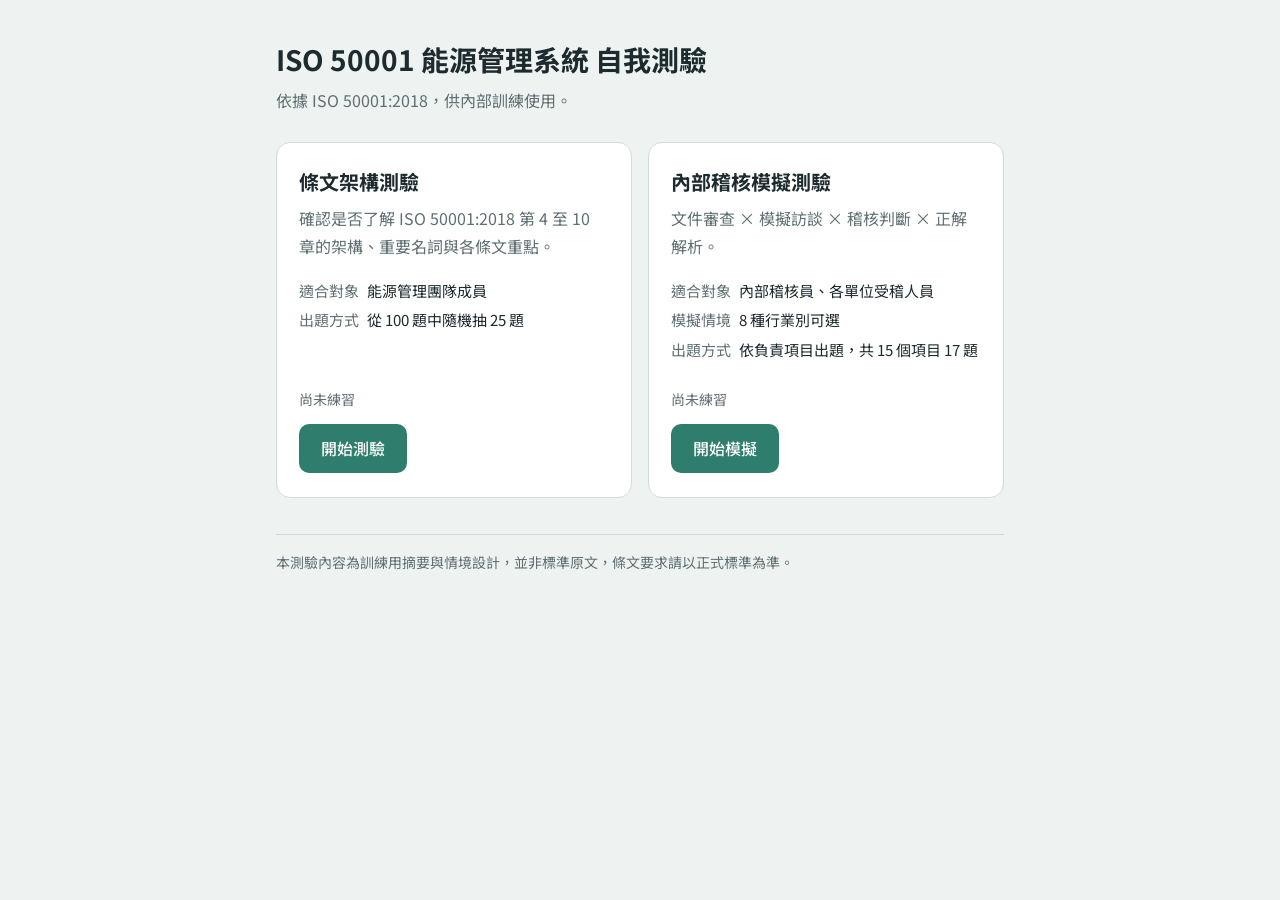
==== index (1).html @ 17de6368 "Add files via upload" ====
<!DOCTYPE html>
<html lang="zh-Hant">
<head>
<meta charset="UTF-8">
<meta name="viewport" content="width=device-width, initial-scale=1.0">
<title>ISO 50001 能源管理系統 自我測驗</title>
<link rel="preconnect" href="https://fonts.googleapis.com">
<link rel="preconnect" href="https://fonts.gstatic.com" crossorigin>
<link href="https://fonts.googleapis.com/css2?family=Noto+Sans+TC:wght@400;500;700&display=swap" rel="stylesheet">
<style>
:root {
  --bg: #eef2f1;
  --panel: #ffffff;
  --ink: #1d2a2e;
  --muted: #5f6f72;
  --line: #d3dcda;
  --accent: #2f7d6d;
  --accent-dark: #25665a;
  --accent-soft: #dcefe9;
  --wrong: #b5473a;
  --wrong-soft: #f6e1dd;
  --scenario: #f3f6f5;
  color-scheme: light;
}

* { box-sizing: border-box; }

body {
  margin: 0;
  background: var(--bg);
  color: var(--ink);
  font-family: "Noto Sans TC", "PingFang TC", "Microsoft JhengHei", sans-serif;
  line-height: 1.7;
}

.wrap {
  max-width: 760px;
  margin: 0 auto;
  padding: 40px 16px 56px;
}

a { color: var(--accent-dark); }

h1 { font-size: 28px; line-height: 1.4; margin: 0 0 8px; }
h2 { font-size: 20px; line-height: 1.5; margin: 0 0 8px; }
p { margin: 0 0 12px; }

.lead { color: var(--muted); max-width: 36em; }

.back {
  display: inline-block;
  margin-bottom: 20px;
  font-size: 15px;
  text-decoration: none;
}
.back:hover { text-decoration: underline; }

/* ---------- 首頁 ---------- */
.site-head { margin-bottom: 28px; }

.choices {
  display: grid;
  grid-template-columns: repeat(auto-fit, minmax(260px, 1fr));
  gap: 16px;
}

.card {
  display: flex;
  flex-direction: column;
  background: var(--panel);
  border: 1.5px solid var(--line);
  border-radius: 14px;
  padding: 24px 22px;
  color: inherit;
  text-decoration: none;
}
.card:hover { border-color: var(--accent); }
.card:focus-visible { outline: 3px solid var(--accent); outline-offset: 3px; }

.card p { color: var(--muted); }

.meta {
  margin: 4px 0 16px;
  padding: 0;
  list-style: none;
  font-size: 15px;
}
.meta li { padding: 2px 0; }
.meta span { color: var(--muted); display: inline-block; min-width: 4.5em; }

.status { font-size: 14px; color: var(--muted); margin-top: auto; padding-top: 8px; }
.status.done { color: var(--accent-dark); }

.card .btn { margin-top: 12px; align-self: flex-start; }

.site-foot {
  margin-top: 36px;
  padding-top: 16px;
  border-top: 1px solid var(--line);
  font-size: 14px;
  color: var(--muted);
}

/* ---------- 單元列表 ---------- */
.units { display: grid; gap: 12px; margin-top: 20px; }
.unit {
  display: grid;
  grid-template-columns: 1fr auto;
  gap: 4px 16px;
  align-items: start;
}
.unit h2 { margin: 0; }
.unit .count { font-size: 15px; color: var(--muted); white-space: nowrap; }
.unit p, .unit .status { grid-column: 1 / -1; margin: 0; }

/* ---------- 說明頁與作答 ---------- */
.panel {
  background: var(--panel);
  border: 1px solid var(--line);
  border-radius: 14px;
  padding: 28px 24px;
}

.quiz-top {
  display: flex;
  justify-content: space-between;
  align-items: baseline;
  gap: 12px;
  margin-bottom: 12px;
  font-size: 14px;
  color: var(--muted);
}
.quiz-top .back { margin: 0; }

.progress { height: 6px; background: var(--line); border-radius: 3px; overflow: hidden; }
.progress-bar { height: 100%; width: 0; background: var(--accent); transition: width .3s ease; }
.count-line { color: var(--muted); font-size: 14px; margin: 12px 0 8px; }

.scenario {
  background: var(--scenario);
  border-left: 4px solid var(--accent);
  border-radius: 6px;
  padding: 12px 16px;
  margin-bottom: 16px;
}
.scenario-label { font-size: 14px; color: var(--muted); display: block; }

.question { font-size: 20px; font-weight: 500; line-height: 1.55; margin: 0 0 18px; }

.options { display: grid; gap: 10px; }
.option {
  font: inherit;
  font-size: 16px;
  text-align: left;
  line-height: 1.55;
  padding: 13px 16px;
  background: var(--panel);
  color: var(--ink);
  border: 1.5px solid var(--line);
  border-radius: 10px;
  cursor: pointer;
}
.option:hover:not(:disabled) { border-color: var(--accent); }
.option:disabled { cursor: default; }
.option.correct { border-color: var(--accent); background: var(--accent-soft); }
.option.wrong { border-color: var(--wrong); background: var(--wrong-soft); }

.feedback {
  margin-top: 16px;
  padding: 14px 16px;
  border-radius: 10px;
  background: var(--scenario);
}
.feedback strong { display: block; margin-bottom: 4px; }
.feedback .ok { color: var(--accent-dark); }
.feedback .ng { color: var(--wrong); }
.clause { font-size: 14px; color: var(--muted); margin: 6px 0 0; }

.btn {
  display: inline-block;
  font: inherit;
  font-weight: 500;
  font-size: 16px;
  padding: 11px 22px;
  background: var(--accent);
  color: #fff;
  border: none;
  border-radius: 10px;
  cursor: pointer;
  text-decoration: none;
}
.btn:hover { background: var(--accent-dark); }
.btn.secondary { background: transparent; color: var(--accent-dark); border: 1.5px solid var(--accent); }
.btn.secondary:hover { background: var(--accent-soft); }

.option:focus-visible, .btn:focus-visible, .back:focus-visible {
  outline: 3px solid var(--accent);
  outline-offset: 2px;
}

.actions { display: flex; flex-wrap: wrap; gap: 10px; margin-top: 20px; }

/* ---------- 結果 ---------- */
.score { font-size: 52px; font-weight: 700; color: var(--accent); line-height: 1.2; margin: 8px 0; }
.score small { font-size: 20px; color: var(--muted); font-weight: 500; margin-left: 8px; }

.review { list-style: none; padding: 0; margin: 24px 0 0; }
.review li { padding: 12px 0; border-top: 1px solid var(--line); font-size: 15px; }
.review .mark { font-weight: 700; margin-right: 6px; }
.review .mark.ok { color: var(--accent-dark); }
.review .mark.ng { color: var(--wrong); }
.review .detail { color: var(--muted); display: block; margin-top: 2px; }

@media (max-width: 480px) {
  .wrap { padding-top: 24px; }
  h1 { font-size: 24px; }
  .panel { padding: 22px 18px; }
  .question { font-size: 18px; }
}

@media (prefers-reduced-motion: reduce) {
  .progress-bar { transition: none; }
}

/* ---------- 考試模式：已選擇 ---------- */
.option.selected { border-color: var(--accent); background: var(--accent-soft); font-weight: 500; }

/* ---------- 結果：分數與錯誤說明 ---------- */
.tally { font-size: 17px; margin-bottom: 4px; }
.tally .ok, .answers .ok { color: var(--accent-dark); }
.tally .ng, .answers .ng { color: var(--wrong); }

.result-section { margin-top: 16px; }
.result-section h2 { margin-bottom: 12px; }
.all-right { color: var(--accent-dark); margin: 0; }

.wrong-list { list-style: none; padding: 0; margin: 0; }
.wrong-item { padding: 16px 0; border-top: 1px solid var(--line); }
.wrong-item:first-child { border-top: none; padding-top: 4px; }
.wrong-no { font-size: 14px; color: var(--muted); margin-bottom: 4px; }
.wrong-no span { margin-left: 10px; padding: 1px 8px; border-radius: 4px; background: var(--scenario); }
.wrong-scenario { font-size: 15px; color: var(--muted); border-left: 3px solid var(--line); padding-left: 10px; }
.wrong-q { font-weight: 500; margin-bottom: 8px; }

.answers { margin: 0 0 8px; display: grid; gap: 4px; }
.answers div { display: flex; gap: 10px; }
.answers dt { flex: 0 0 4.5em; color: var(--muted); font-size: 15px; }
.answers dd { margin: 0; }

.explain { background: var(--scenario); border-radius: 8px; padding: 10px 14px; margin: 0; font-size: 15px; }
.explain strong { display: block; font-size: 14px; color: var(--muted); font-weight: 500; }

details summary { cursor: pointer; font-weight: 500; color: var(--accent-dark); }
details summary:focus-visible { outline: 3px solid var(--accent); outline-offset: 2px; }
details .review { margin-top: 12px; }

/* ---------- 稽核模擬 ---------- */
h2.sub { font-size: 18px; color: var(--accent-dark); margin: 26px 0 10px; }

.steps { display: flex; flex-wrap: wrap; gap: 6px; margin-bottom: 14px; font-size: 13px; }
.step { padding: 3px 10px; border-radius: 12px; background: var(--panel); border: 1px solid var(--line); color: var(--muted); }
.step.on { background: var(--accent); border-color: var(--accent); color: #fff; }
.step.done { background: var(--accent-soft); border-color: var(--accent-soft); color: var(--accent-dark); }

.pick-grid { display: grid; grid-template-columns: repeat(auto-fit, minmax(230px, 1fr)); gap: 10px; margin-top: 8px; }
.pick { display: block; border: 1.5px solid var(--line); border-radius: 10px; padding: 12px 14px; cursor: pointer; }
.pick:hover { border-color: var(--accent); background: var(--scenario); }
.pick input { margin-right: 8px; accent-color: var(--accent); }
.pick strong { font-weight: 500; }
.pick small { display: block; color: var(--muted); margin: 2px 0 6px; line-height: 1.5; }
.pick:focus-within { outline: 3px solid var(--accent); outline-offset: 2px; }

.clause-tag { display: inline-block; background: var(--accent-soft); color: var(--accent-dark); padding: 1px 10px; border-radius: 12px; font-size: 13px; }
.section-tag { display: inline-block; background: var(--accent); color: #fff; padding: 2px 12px; border-radius: 12px; font-size: 13px; margin: 0 6px 6px 0; }

table.info { width: 100%; border-collapse: collapse; font-size: 15px; }
table.info th, table.info td { border-bottom: 1px solid var(--line); padding: 9px 8px; text-align: left; vertical-align: top; }
table.info th { color: var(--muted); font-weight: 500; width: 36%; }

.scenario.warn { background: #fbf3de; border-left-color: #c9a227; }

.doc { border: 1px solid var(--line); border-radius: 10px; margin: 10px 0; overflow: hidden; }
.doc-title { display: flex; justify-content: space-between; align-items: center; gap: 10px; width: 100%; font: inherit; font-weight: 500; text-align: left; padding: 12px 16px; background: var(--scenario); color: var(--ink); border: none; cursor: pointer; }
.doc-title span { font-size: 13px; color: var(--muted); font-weight: 400; }
.doc-title:hover { background: var(--accent-soft); }
.doc-content { padding: 14px 16px; display: none; font-size: 15px; }
.doc.open .doc-content { display: block; }

.dialogue { padding: 11px 15px; border-radius: 10px; margin: 8px 0; font-size: 15px; }
.dialogue strong { display: block; font-size: 13px; color: var(--muted); font-weight: 500; }
.dialogue.auditor { background: #e9f0f7; }
.dialogue.employee { background: var(--accent-soft); }

.a-q { border-top: 1px solid var(--line); padding: 18px 0 6px; }
.a-q .question { font-size: 17px; margin: 8px 0 12px; }
.a-option { display: flex; gap: 10px; align-items: flex-start; padding: 11px 14px; border: 1.5px solid var(--line); border-radius: 10px; margin: 8px 0; cursor: pointer; line-height: 1.55; }
.a-option:hover { border-color: var(--accent); }
.a-option input { margin-top: 5px; accent-color: var(--accent); }
.a-option:focus-within { outline: 3px solid var(--accent); outline-offset: 2px; }

.cat-row { margin: 16px 0; }
.cat-row .num { float: right; color: var(--muted); font-size: 15px; }

.a-review { border-left: 4px solid var(--accent); background: var(--scenario); border-radius: 0 10px 10px 0; padding: 14px 16px; margin: 14px 0; }
.a-review.wrong { border-left-color: var(--wrong); background: #f9eceb; }
.a-review .wrong-q { margin-bottom: 10px; }
.explain.tip { background: #fbf3de; margin-top: 8px; }

/* ---------- 行業別選擇 ---------- */
.industry-grid { display: grid; grid-template-columns: repeat(auto-fit, minmax(140px, 1fr)); gap: 12px; margin-top: 12px; }
.industry { font: inherit; font-weight: 500; font-size: 16px; text-align: center; padding: 20px 10px; background: var(--panel); color: var(--ink); border: 1.5px solid var(--line); border-radius: 12px; cursor: pointer; }
.industry:hover { border-color: var(--accent); background: var(--scenario); }
.industry.selected { border-color: var(--accent); background: var(--accent-soft); color: var(--accent-dark); }
.industry-icon { display: block; font-size: 30px; margin-bottom: 6px; }
.cat-row .muted { color: var(--muted); }
.panel .lead { margin-top: 0; }

</style>
</head>
<body>
<main id="app" class="wrap"></main>

<script>
/* ==========================================================
   資料區：要修改題目或內容，改這一段就好
   ========================================================== */
// ============================================
// 網站共用文字設定（首頁標題、頁尾等）
// ============================================
const SITE = {
  title: "ISO 50001 能源管理系統 自我測驗",
  intro: "依據 ISO 50001:2018，供內部訓練使用。",
  footer: "本測驗內容為訓練用摘要與情境設計，並非標準原文，條文要求請以正式標準為準。",

  // 是否在作答者自己的瀏覽器記住練習紀錄（不會上傳到任何地方）
  rememberProgress: true,

  // 結果頁評語：依分數（100 分制）由高到低判斷
  comments: [
    { min: 90, text: "非常熟悉，掌握得很好。" },
    { min: 70, text: "大致掌握，建議回顧下方答錯的題目。" },
    { min: 0,  text: "建議再複習相關條文後重新測驗。" }
  ]
};
// ============================================
// 條文架構測驗題庫（共 100 題）
// answer：正確答案在 options 中的位置，從 0 開始算
// clause 開頭的數字會自動當作章節，用來分配抽題
// 「4～10」這類跨章題目會歸在「綜合」
// ============================================
const iso50001Questions = [

/* ========== 第4章 組織處境 ========== */
{ id: 1, clause: "4.1", clauseName: "瞭解組織及其處境",
  question: "組織建立能源管理系統時，首先應瞭解哪些可能影響能源管理系統預期結果的因素？",
  options: ["僅能源價格", "內部與外部議題", "僅政府法規", "僅設備使用年限"], answer: 1,
  explanation: "4.1要求組織確認與其目的相關，且可能影響能源管理系統及能源績效的內部與外部議題。" },
{ id: 2, clause: "4.1", clauseName: "瞭解組織及其處境",
  question: "下列何者最可能屬於影響能源管理系統的外部議題？",
  options: ["設備操作方式", "員工能源管理能力", "政府能源政策變化", "內部組織調整"], answer: 2,
  explanation: "政府政策、能源市場及外部環境變化均可能屬於外部議題。" },
{ id: 3, clause: "4.1", clauseName: "瞭解組織及其處境",
  question: "下列何者較可能屬於能源管理系統的內部議題？",
  options: ["國際能源價格", "政府能源政策", "廠內設備老舊", "國家能源法規"], answer: 2,
  explanation: "設備狀況、組織能力、內部資源等通常屬於內部議題。" },
{ id: 4, clause: "4.2", clauseName: "瞭解利害相關者的需求與期望",
  question: "組織應確認哪些利害相關者與能源管理系統有關，主要目的為何？",
  options: ["增加文件數量", "瞭解相關需求及要求", "決定設備品牌", "計算員工人數"], answer: 1,
  explanation: "應確認與EnMS及能源績效有關的利害相關者，以及其相關需求與期望。" },
{ id: 5, clause: "4.2", clauseName: "瞭解利害相關者的需求與期望",
  question: "下列何者可能是能源管理系統的利害相關者？",
  options: ["主管機關", "客戶", "能源供應商", "以上皆是"], answer: 3,
  explanation: "主管機關、客戶及能源供應商皆可能對組織能源管理產生相關要求。" },
{ id: 6, clause: "4.2", clauseName: "瞭解利害相關者的需求與期望",
  question: "組織對能源相關法令要求應採取何種作法？",
  options: ["只有驗證前確認", "確認並取得適用要求", "完全交由驗證公司判斷", "只有發生違規時處理"], answer: 1,
  explanation: "組織需確認與能源效率、能源使用及能源消耗相關的適用法令及其他要求。" },
{ id: 7, clause: "4.3", clauseName: "決定能源管理系統範疇",
  question: "決定能源管理系統範疇與邊界時，下列何者應納入考量？",
  options: ["內外部議題", "利害相關者相關要求", "組織可控制的活動與能源使用", "以上皆是"], answer: 3,
  explanation: "EnMS範疇需考量組織處境、相關要求以及組織對能源使用與能源績效的控制能力。" },
{ id: 8, clause: "4.3", clauseName: "決定能源管理系統範疇",
  question: "能源管理系統的範疇與邊界應如何處理？",
  options: ["只需口頭說明", "應予以建立並維持相關資訊", "完全由驗證機構決定", "每月重新制定"], answer: 1,
  explanation: "組織應確定EnMS的範疇及邊界，並維持其文件化資訊。" },
{ id: 9, clause: "4.3", clauseName: "決定能源管理系統範疇",
  question: "某工廠將高耗能製程任意排除在能源管理系統範圍之外，最可能涉及哪一條文？",
  options: ["4.3", "5.2", "7.2", "9.2"], answer: 0,
  explanation: "能源管理系統範疇及邊界的合理性屬於4.3要求。" },
{ id: 10, clause: "4.4", clauseName: "能源管理系統",
  question: "ISO 50001要求組織建立能源管理系統的核心目的之一為何？",
  options: ["增加程序文件", "持續改善能源績效", "增加設備數量", "降低員工人數"], answer: 1,
  explanation: "能源管理系統的重要目的之一是持續改善能源績效。" },

/* ========== 第5章 領導 ========== */
{ id: 11, clause: "5.1", clauseName: "領導與承諾",
  question: "能源管理系統最終的領導責任主要由誰承擔？",
  options: ["能源管理人員", "外部顧問", "最高管理階層", "驗證機構"], answer: 2,
  explanation: "最高管理階層須展現對能源管理系統及能源績效改善的領導與承諾。" },
{ id: 12, clause: "5.1", clauseName: "領導與承諾",
  question: "最高管理階層應確保能源管理系統所需資源如何取得？",
  options: ["只有驗證前提供", "依需求提供必要資源", "由員工自行負擔", "完全交由顧問處理"], answer: 1,
  explanation: "最高管理階層應確保建立、實施、維持及改善EnMS所需資源可以取得。" },
{ id: 13, clause: "5.1", clauseName: "領導與承諾",
  question: "下列何者最能展現最高管理階層對能源管理系統的承諾？",
  options: ["只在驗證當天參加會議", "確保能源政策、目標及資源與組織方向相符", "將所有工作交給能源管理人員", "只要求降低電費"], answer: 1,
  explanation: "領導與承諾包含確保能源政策、目標、資源及EnMS要求融入組織運作。" },
{ id: 14, clause: "5.1", clauseName: "領導與承諾",
  question: "能源績效改善是否僅為能源管理單位的責任？",
  options: ["是", "否", "僅大型企業不是", "標準沒有要求"], answer: 1,
  explanation: "最高管理階層需確保相關角色參與，能源績效改善並非單一部門責任。" },
{ id: 15, clause: "5.2", clauseName: "能源政策",
  question: "能源政策應由誰建立？",
  options: ["外部顧問", "驗證公司", "最高管理階層", "設備供應商"], answer: 2,
  explanation: "最高管理階層應建立能源政策。" },
{ id: 16, clause: "5.2", clauseName: "能源政策",
  question: "能源政策應包含對何者的承諾？",
  options: ["持續改善能源績效", "增加能源使用", "增加設備採購", "降低產品品質"], answer: 0,
  explanation: "能源政策需包含持續改善能源績效及EnMS的承諾。" },
{ id: 17, clause: "5.2", clauseName: "能源政策",
  question: "能源政策是否應支持能源效率產品與服務的採購？",
  options: ["是", "否", "只有政府機關需要", "只有能源供應商需要"], answer: 0,
  explanation: "能源政策應支持採購會影響能源績效的能源效率產品及服務。" },
{ id: 18, clause: "5.2", clauseName: "能源政策",
  question: "能源政策是否應支持考量能源績效改善的設計活動？",
  options: ["是", "否", "只有新建工廠需要", "只有ISO 14001要求"], answer: 0,
  explanation: "能源政策應支持考量能源績效改善的設計活動。" },
{ id: 19, clause: "5.3", clauseName: "組織角色、責任及職權",
  question: "能源管理系統相關角色的責任與職權應如何處理？",
  options: ["不需界定", "應予以指派並溝通", "全部由顧問負責", "全部由廠長負責"], answer: 1,
  explanation: "最高管理階層應確保相關角色的責任與職權被指派及溝通。" },
{ id: 20, clause: "5.3", clauseName: "組織角色、責任及職權",
  question: "誰應確保能源管理系統符合ISO 50001要求？",
  options: ["被指派具有相關責任與職權的人員", "客戶", "驗證機構", "能源供應商"], answer: 0,
  explanation: "最高管理階層應指派相關責任與職權，以確保EnMS符合標準要求。" },

/* ========== 第6章 規劃 ========== */
{ id: 21, clause: "6.1", clauseName: "處理風險與機會之措施",
  question: "能源管理系統規劃時，組織應確認什麼？",
  options: ["風險與機會", "只有財務風險", "只有設備故障", "只有能源價格"], answer: 0,
  explanation: "規劃EnMS時應確認需要處理的風險與機會。" },
{ id: 22, clause: "6.1", clauseName: "處理風險與機會之措施",
  question: "處理風險與機會的主要目的不包含下列何者？",
  options: ["確保EnMS達成預期結果", "防止或降低非預期影響", "達成持續改善", "增加能源消耗"], answer: 3,
  explanation: "風險與機會管理是為確保預期結果、降低不利影響並達成持續改善。" },
{ id: 23, clause: "6.2", clauseName: "目標、能源標的與達成之規劃",
  question: "能源目標與能源標的應與何者一致？",
  options: ["能源政策", "設備品牌", "員工人數", "驗證公司要求"], answer: 0,
  explanation: "能源目標及能源標的應與能源政策一致。" },
{ id: 24, clause: "6.2", clauseName: "目標、能源標的與達成之規劃",
  question: "設定能源目標與標的時，下列何者應納入考量？",
  options: ["重大能源使用", "改善能源績效的機會", "適用要求", "以上皆是"], answer: 3,
  explanation: "設定及審查能源目標標的時需考量適用要求、SEU及能源績效改善機會等。" },
{ id: 25, clause: "6.2", clauseName: "目標、能源標的與達成之規劃",
  question: "行動計畫中通常應明確規劃哪些內容？",
  options: ["執行事項、資源、責任、完成期限及結果評估方式", "只有預算", "只有負責人", "只有節電量"], answer: 0,
  explanation: "達成目標及標的的行動計畫應明確規劃執行事項、資源、責任、期限及結果評估方式。" },
{ id: 26, clause: "6.2", clauseName: "目標、能源標的與達成之規劃",
  question: "能源目標是否一定只能用kWh表示？",
  options: ["是", "否", "只有製造業可以", "只有服務業不需要"], answer: 1,
  explanation: "目標可依組織需求設定，不限定只能以單一能源單位表示。" },
{ id: 27, clause: "6.3", clauseName: "能源審查",
  question: "能源審查首先應分析何者？",
  options: ["能源使用與能源消耗", "員工薪資", "客戶滿意度", "產品售價"], answer: 0,
  explanation: "能源審查需分析能源使用及能源消耗相關資料。" },
{ id: 28, clause: "6.3", clauseName: "能源審查",
  question: "SEU是指什麼？",
  options: ["重大能源使用", "能源政策", "能源基線", "能源績效指標"], answer: 0,
  explanation: "SEU為Significant Energy Use，即重大能源使用。" },
{ id: 29, clause: "6.3", clauseName: "能源審查",
  question: "組織應依何種方式決定重大能源使用(SEU)？",
  options: ["隨機選擇", "依組織建立的準則判定", "全部設備皆必須列為SEU", "由驗證員指定"], answer: 1,
  explanation: "組織應建立適當準則，據以判定重大能源使用。" },
{ id: 30, clause: "6.3", clauseName: "能源審查",
  question: "針對重大能源使用，組織應確認下列何者？",
  options: ["相關變數", "目前能源績效", "影響或從事相關工作的人員", "以上皆是"], answer: 3,
  explanation: "SEU應確認相關變數、目前能源績效及影響SEU的人員等資訊。" },
{ id: 31, clause: "6.3", clauseName: "能源審查",
  question: "下列何者可能是空調系統的相關變數？",
  options: ["室外溫度", "員工姓名", "設備顏色", "公司成立日期"], answer: 0,
  explanation: "室外溫度可能直接影響空調能源使用，因此可能屬於相關變數。" },
{ id: 32, clause: "6.3", clauseName: "能源審查",
  question: "製造設備的能源使用與產量高度相關時，產量可能被視為什麼？",
  options: ["相關變數", "能源政策", "靜態因子", "矯正措施"], answer: 0,
  explanation: "會顯著影響能源績效且經常變動的因素，可作為相關變數。" },
{ id: 33, clause: "6.3", clauseName: "能源審查",
  question: "能源審查是否需要確認能源績效改善機會？",
  options: ["是", "否", "只有外部稽核時需要", "只有設備汰換時需要"], answer: 0,
  explanation: "能源審查需確認並排序能源績效改善機會。" },
{ id: 34, clause: "6.3", clauseName: "能源審查",
  question: "能源審查是否需要估計未來能源使用與能源消耗？",
  options: ["是", "否", "只有新工廠需要", "只有上市公司需要"], answer: 0,
  explanation: "能源審查包含估計未來能源使用及能源消耗。" },
{ id: 35, clause: "6.3", clauseName: "能源審查",
  question: "當設備、設施或能源系統發生重大變更時，能源審查應如何處理？",
  options: ["不需處理", "視需要更新能源審查", "五年後再更新", "只通知驗證公司"], answer: 1,
  explanation: "能源審查應依規劃期間更新，重大設施、設備、系統或製程變更時也應適時更新。" },
{ id: 36, clause: "6.4", clauseName: "能源績效指標",
  question: "EnPI是指什麼？",
  options: ["能源績效指標", "能源基線", "能源政策", "能源審查"], answer: 0,
  explanation: "EnPI為Energy Performance Indicator，即能源績效指標。" },
{ id: 37, clause: "6.4", clauseName: "能源績效指標",
  question: "EnPI主要用途為何？",
  options: ["衡量與監控能源績效", "計算員工績效", "管理產品品質", "計算營業收入"], answer: 0,
  explanation: "EnPI用於衡量及監控組織的能源績效。" },
{ id: 38, clause: "6.4", clauseName: "能源績效指標",
  question: "下列何者最可能作為製造業的EnPI？",
  options: ["kWh/產品產量", "員工姓名", "公司地址", "產品售價"], answer: 0,
  explanation: "單位產量能源使用量是常見的能源績效指標。" },
{ id: 39, clause: "6.4", clauseName: "能源績效指標",
  question: "當相關變數顯著影響能源績效時，建立EnPI應如何處理？",
  options: ["忽略相關變數", "適當考量相關變數", "刪除EnPI", "停止能源管理"], answer: 1,
  explanation: "若相關變數顯著影響能源績效，建立適當EnPI時應考量相關資料。" },
{ id: 40, clause: "6.4", clauseName: "能源績效指標",
  question: "EnPI值通常應與何者進行比較？",
  options: ["能源基線(EnB)", "能源政策", "內部稽核報告", "組織架構圖"], answer: 0,
  explanation: "EnPI值應依適當情況與其對應的能源基線進行比較。" },
{ id: 41, clause: "6.5", clauseName: "能源基線",
  question: "EnB代表什麼？",
  options: ["能源基線", "能源績效指標", "重大能源使用", "能源政策"], answer: 0,
  explanation: "EnB為Energy Baseline，即能源基線。" },
{ id: 42, clause: "6.5", clauseName: "能源基線",
  question: "能源基線主要依據何者建立？",
  options: ["能源審查資訊", "員工意見", "驗證公司建議", "設備供應商報價"], answer: 0,
  explanation: "能源基線應利用能源審查所得資訊並選擇適當期間建立。" },
{ id: 43, clause: "6.5", clauseName: "能源基線",
  question: "當相關變數顯著影響能源績效時，EnPI及EnB可能需要進行什麼處理？",
  options: ["正規化", "刪除", "停止量測", "改成能源政策"], answer: 0,
  explanation: "相關變數顯著影響能源績效時，應依需要進行正規化。" },
{ id: 44, clause: "6.5", clauseName: "能源基線",
  question: "下列何種情況可能需要調整能源基線？",
  options: ["EnPI已無法反映能源績效", "靜態因子發生重大改變", "依預先決定的方法需要調整", "以上皆是"], answer: 3,
  explanation: "ISO 50001規定上述情況均可能需要修訂EnB。" },
{ id: 45, clause: "6.5", clauseName: "能源基線",
  question: "工廠新增一條大型生產線，使能源使用型態發生重大改變，最可能需要重新檢討何者？",
  options: ["能源基線", "員工制服", "客戶名單", "公司名稱"], answer: 0,
  explanation: "重大靜態因子改變可能使原能源基線不再適用。" },
{ id: 46, clause: "6.6", clauseName: "能源資料蒐集規劃",
  question: "能源資料蒐集計畫應與哪些條件相適應？",
  options: ["組織規模", "複雜程度及資源", "量測與監控設備", "以上皆是"], answer: 3,
  explanation: "資料蒐集計畫應依組織規模、複雜度、資源及量測設備等條件規劃。" },
{ id: 47, clause: "6.6", clauseName: "能源資料蒐集規劃",
  question: "能源資料蒐集計畫應說明什麼？",
  options: ["需要蒐集的資料及蒐集頻率", "員工薪資", "公司營業額", "客戶數量"], answer: 0,
  explanation: "資料蒐集計畫應界定必要資料，以及如何與多常蒐集及保存資料。" },
{ id: 48, clause: "6.6", clauseName: "能源資料蒐集規劃",
  question: "下列何者屬於應考量蒐集的能源資料？",
  options: ["SEU相關變數", "SEU能源消耗", "SEU操作準則", "以上皆是"], answer: 3,
  explanation: "SEU相關變數、能源消耗及操作準則均屬重要能源資料。" },
{ id: 49, clause: "6.6", clauseName: "能源資料蒐集規劃",
  question: "若適用，能源資料蒐集內容還應包含下列何者？",
  options: ["靜態因子", "員工生日", "客戶地址", "公司Logo"], answer: 0,
  explanation: "若適用，資料蒐集應包含影響能源績效的靜態因子。" },
{ id: 50, clause: "6.6", clauseName: "能源資料蒐集規劃",
  question: "用於量測能源績效關鍵特性的設備，應特別注意什麼？",
  options: ["外觀漂亮", "資料準確性與重複性", "品牌相同", "價格最高"], answer: 1,
  explanation: "組織應確保相關量測設備提供適當準確且可重複的資料。" },

/* ========== 第7章 支援 ========== */
{ id: 51, clause: "7.1", clauseName: "資源",
  question: "組織應提供哪些資源以建立及改善能源管理系統？",
  options: ["必要的人力與相關資源", "只有財務資源", "只有外部顧問", "不需要資源"], answer: 0,
  explanation: "組織需決定並提供建立、實施、維持及持續改善EnMS所需資源。" },
{ id: 52, clause: "7.2", clauseName: "能力",
  question: "對影響能源績效及EnMS的人員，組織應確保其具備什麼？",
  options: ["適當能力", "高學歷", "十年以上年資", "主管職位"], answer: 0,
  explanation: "組織應確保相關人員依教育、訓練、技能或經驗具備必要能力。" },
{ id: 53, clause: "7.2", clauseName: "能力",
  question: "若發現人員能力不足，組織較適當的作法為何？",
  options: ["不處理", "採取訓練或其他措施取得所需能力", "直接停止EnMS", "等外部稽核再處理"], answer: 1,
  explanation: "組織需採取措施取得必要能力，並評估所採措施的有效性。" },
{ id: 54, clause: "7.2", clauseName: "能力",
  question: "能力證明是否可以包含教育、訓練、技能或經驗？",
  options: ["是", "否", "只能用證照", "只能用學歷"], answer: 0,
  explanation: "人員能力可依適當教育、訓練、技能或經驗加以證明。" },
{ id: 55, clause: "7.3", clauseName: "認知",
  question: "相關人員應瞭解下列何者？",
  options: ["能源政策", "自身對EnMS有效性的貢獻", "不符合要求可能造成的影響", "以上皆是"], answer: 3,
  explanation: "認知要求包含能源政策、個人貢獻及未符合要求可能造成的影響。" },
{ id: 56, clause: "7.3", clauseName: "認知",
  question: "員工是否應瞭解其活動如何影響能源績效？",
  options: ["是", "否", "只有主管需要", "只有能源管理人員需要"], answer: 0,
  explanation: "從事影響能源績效工作的人員應具有相應的能源績效認知。" },
{ id: 57, clause: "7.4", clauseName: "溝通",
  question: "組織建立能源管理溝通機制時，應決定什麼？",
  options: ["溝通什麼", "何時及與誰溝通", "如何溝通", "以上皆是"], answer: 3,
  explanation: "溝通規劃應界定溝通內容、時間、對象及方式等。" },
{ id: 58, clause: "7.4", clauseName: "溝通",
  question: "能源管理相關溝通是否只有對內溝通？",
  options: ["是", "否，依需求包含內部與外部溝通", "只有外部", "標準禁止外部溝通"], answer: 1,
  explanation: "組織應依EnMS需求建立內部及外部溝通安排。" },
{ id: 59, clause: "7.5", clauseName: "文件化資訊",
  question: "能源管理系統文件化資訊主要包含哪些？",
  options: ["標準要求的文件化資訊", "組織認為EnMS有效運作所需資訊", "以上皆是", "只有能源手冊"], answer: 2,
  explanation: "文件化資訊包含標準要求及組織認為EnMS有效性所需的資訊。" },
{ id: 60, clause: "7.5", clauseName: "文件化資訊",
  question: "建立或更新文件時，應適當考量什麼？",
  options: ["識別與描述", "格式與媒介", "審查及核准", "以上皆是"], answer: 3,
  explanation: "文件建立及更新應適當控制識別、格式、媒介、審查及核准等事項。" },
{ id: 61, clause: "7.5", clauseName: "文件化資訊",
  question: "文件化資訊是否一定只能使用紙本？",
  options: ["是", "否", "只有紀錄可以電子化", "只有程序書可以電子化"], answer: 1,
  explanation: "文件化資訊可採各種適當媒介，不限於紙本。" },
{ id: 62, clause: "7.5", clauseName: "文件化資訊",
  question: "對外來文件，如法規或設備操作手冊，若為EnMS運作所需，應如何處理？",
  options: ["不需管理", "適當識別並控制", "全部銷毀", "只由顧問保管"], answer: 1,
  explanation: "EnMS規劃及運作所需的外部來源文件化資訊應適當識別並受到控制。" },

/* ========== 第8章 運作 ========== */
{ id: 63, clause: "8.1", clauseName: "運作規劃與管制",
  question: "組織對重大能源使用相關作業應採取何種方式？",
  options: ["依建立的準則進行運作與管制", "完全自由操作", "只有稽核前控制", "不需設定任何條件"], answer: 0,
  explanation: "與SEU及能源績效相關的作業應建立適當準則並依其實施控制。" },
{ id: 64, clause: "8.1", clauseName: "運作規劃與管制",
  question: "操作準則的主要目的之一為何？",
  options: ["避免重大偏離預期能源績效", "增加能源使用", "增加文件", "降低產品品質"], answer: 0,
  explanation: "適當的運作準則可避免因缺乏控制造成能源績效的重大偏離。" },
{ id: 65, clause: "8.1", clauseName: "運作規劃與管制",
  question: "重大能源使用設備的操作條件應如何管理？",
  options: ["建立並實施適當操作準則", "由操作員自行決定", "不需管理", "只需記錄設備名稱"], answer: 0,
  explanation: "SEU相關運作應依適當操作及維護準則進行控制。" },
{ id: 66, clause: "8.1", clauseName: "運作規劃與管制",
  question: "組織外包與重大能源使用相關的製程時，是否仍需考量控制？",
  options: ["是", "否", "完全由承包商負責", "只有政府要求時需要"], answer: 0,
  explanation: "外包過程若與SEU或能源績效有關，仍應確保受到適當控制。" },
{ id: 67, clause: "8.2", clauseName: "設計",
  question: "設計新的設施、設備、系統或能源使用製程時，何時應考量能源績效改善機會？",
  options: ["設計階段", "設備報廢後", "驗證完成後", "完全不需要"], answer: 0,
  explanation: "對預期在使用期間可能顯著影響能源績效的設計活動，應考量能源績效改善機會。" },
{ id: 68, clause: "8.2", clauseName: "設計",
  question: "設計活動的能源績效評估結果應如何處理？",
  options: ["適當納入設計活動", "完全忽略", "只口頭告知", "驗證後再考慮"], answer: 0,
  explanation: "能源績效評估結果應適當納入相關設計、規格及採購活動。" },
{ id: 69, clause: "8.3", clauseName: "採購",
  question: "採購預期會對能源績效產生重大影響的設備時，應考量什麼？",
  options: ["能源績效", "能源使用與消耗", "使用期間的能源表現", "以上皆是"], answer: 3,
  explanation: "採購重大能源使用相關產品、設備及服務時應評估能源績效相關因素。" },
{ id: 70, clause: "8.3", clauseName: "採購",
  question: "組織是否應將能源績效相關採購要求適當傳達給供應商？",
  options: ["是", "否", "只有國營企業需要", "只有設備超過一定金額才需要"], answer: 0,
  explanation: "對可能影響SEU的採購，應適當告知供應商能源績效相關要求。" },
{ id: 71, clause: "8.3", clauseName: "採購",
  question: "採購能源時，組織是否可以建立能源採購規格？",
  options: ["是", "否", "ISO 50001禁止", "只能由政府制定"], answer: 0,
  explanation: "組織應依適用情況建立及實施能源採購相關規格。" },

/* ========== 第9章 績效評估 ========== */
{ id: 72, clause: "9.1", clauseName: "監督、量測、分析與評估",
  question: "組織應定期監督及量測什麼？",
  options: ["影響能源績效的關鍵特性", "只有員工出勤", "只有營業收入", "只有產品產量"], answer: 0,
  explanation: "應依規劃期間監督、量測、分析及評估能源績效及EnMS。" },
{ id: 73, clause: "9.1", clauseName: "監督、量測、分析與評估",
  question: "下列何者可能屬於能源績效的關鍵特性？",
  options: ["重大能源使用", "EnPI", "行動計畫成效", "以上皆是"], answer: 3,
  explanation: "SEU、EnPI及行動計畫成效等皆可能屬於需監督分析的重要內容。" },
{ id: 74, clause: "9.1", clauseName: "監督、量測、分析與評估",
  question: "實際能源消耗與預期相比出現重大偏差時，組織應如何處理？",
  options: ["忽略", "調查並適當回應", "刪除數據", "修改能源政策即可"], answer: 1,
  explanation: "能源績效發生重大偏差時應進行調查及適當回應。" },
{ id: 75, clause: "9.1", clauseName: "監督、量測、分析與評估",
  question: "能源績效改善通常可透過何者判斷？",
  options: ["比較EnPI與EnB", "比較員工人數", "比較產品售價", "比較公司Logo"], answer: 0,
  explanation: "能源績效改善通常透過EnPI值與適當能源基線進行比較及評估。" },
{ id: 76, clause: "9.1", clauseName: "監督、量測、分析與評估",
  question: "組織是否應定期評估適用法令及其他要求的符合情形？",
  options: ["是", "否", "只有發生違規時", "只有驗證前"], answer: 0,
  explanation: "組織需依規劃期間評估能源相關法令及其他要求的符合情形。" },
{ id: 77, clause: "9.1", clauseName: "監督、量測、分析與評估",
  question: "監督與量測結果是否需要保留適當的文件化資訊？",
  options: ["是", "否", "只有異常才需要", "只有外部稽核資料需要"], answer: 0,
  explanation: "組織需保留適當文件化資訊作為監督、量測、分析及評估結果的證據。" },
{ id: 78, clause: "9.2", clauseName: "內部稽核",
  question: "內部稽核的主要目的之一為何？",
  options: ["確認EnMS是否符合組織自身及ISO 50001要求", "計算員工薪資", "決定設備採購品牌", "增加文件數量"], answer: 0,
  explanation: "內部稽核需確認EnMS是否符合組織自身要求及標準要求，並有效實施與維持。" },
{ id: 79, clause: "9.2", clauseName: "內部稽核",
  question: "內部稽核是否需要依規劃的時間間隔執行？",
  options: ["是", "否", "只有驗證前", "每十年一次即可"], answer: 0,
  explanation: "組織應依規劃的時間間隔執行內部稽核。" },
{ id: 80, clause: "9.2", clauseName: "內部稽核",
  question: "規劃內部稽核方案時應考量什麼？",
  options: ["相關過程的重要性", "影響能源績效的過程", "前次稽核結果", "以上皆是"], answer: 3,
  explanation: "稽核方案應考量相關過程的重要性、能源績效影響及先前稽核結果。" },
{ id: 81, clause: "9.2", clauseName: "內部稽核",
  question: "選擇內部稽核員時，應特別確保什麼？",
  options: ["稽核過程的客觀性與公正性", "一定是最高主管", "一定是外部人員", "一定具有十年經驗"], answer: 0,
  explanation: "稽核員選擇及稽核執行需確保稽核過程客觀及公正。" },
{ id: 82, clause: "9.2", clauseName: "內部稽核",
  question: "內部稽核結果應向誰報告？",
  options: ["相關管理階層", "只有外部顧問", "只有設備商", "不需報告"], answer: 0,
  explanation: "內部稽核結果應向相關管理階層報告。" },
{ id: 83, clause: "9.2", clauseName: "內部稽核",
  question: "內部稽核發現不符合事項後，組織應如何處理？",
  options: ["採取適當矯正與矯正措施", "直接刪除稽核紀錄", "等待下次驗證", "不需處理"], answer: 0,
  explanation: "稽核發現的問題應依適當程序進行矯正及矯正措施。" },
{ id: 84, clause: "9.3", clauseName: "管理審查",
  question: "管理審查應由誰執行？",
  options: ["最高管理階層", "設備供應商", "驗證機構", "客戶"], answer: 0,
  explanation: "最高管理階層應依規劃期間審查能源管理系統。" },
{ id: 85, clause: "9.3", clauseName: "管理審查",
  question: "管理審查的主要目的為何？",
  options: ["確認EnMS持續適用、充分、有效並與策略方向一致", "只確認電費", "只確認設備數量", "只確認稽核日期"], answer: 0,
  explanation: "管理審查用以確認EnMS持續的適用性、充分性及有效性等。" },
{ id: 86, clause: "9.3", clauseName: "管理審查",
  question: "管理審查輸入應包含下列何者？",
  options: ["先前管理審查措施的追蹤", "能源績效資訊", "內部稽核結果", "以上皆是"], answer: 3,
  explanation: "上述項目均屬管理審查常見且重要的輸入內容。" },
{ id: 87, clause: "9.3", clauseName: "管理審查",
  question: "管理審查是否應檢討能源政策？",
  options: ["是", "否", "只有第一次導入需要", "只有政策違反法規時"], answer: 0,
  explanation: "管理審查需適當檢討能源政策。" },
{ id: 88, clause: "9.3", clauseName: "管理審查",
  question: "管理審查是否應檢討能源目標與標的達成程度？",
  options: ["是", "否", "只有未達成才需要", "只有外部驗證時需要"], answer: 0,
  explanation: "目標與能源標的達成程度屬管理審查的重要資訊。" },
{ id: 89, clause: "9.3", clauseName: "管理審查",
  question: "下列何者可能屬於管理審查輸出？",
  options: ["持續改善機會的決定", "EnMS變更需求", "資源需求", "以上皆是"], answer: 3,
  explanation: "管理審查輸出應反映改善機會、系統變更及資源等相關決定。" },
{ id: 90, clause: "9.3", clauseName: "管理審查",
  question: "管理審查結果是否應保留文件化資訊？",
  options: ["是", "否", "只有驗證當年", "只有不符合時"], answer: 0,
  explanation: "管理審查結果需保留適當文件化資訊作為執行證據。" },

/* ========== 第10章 改善 ========== */
{ id: 91, clause: "10.1", clauseName: "不符合事項與矯正措施",
  question: "發生不符合事項時，組織首先應如何處理？",
  options: ["對不符合事項作出反應並適當控制與矯正", "刪除紀錄", "等待驗證機構處理", "完全忽略"], answer: 0,
  explanation: "發生不符合事項時應及時反應，進行控制、矯正並處理相關後果。" },
{ id: 92, clause: "10.1", clauseName: "不符合事項與矯正措施",
  question: "矯正措施的重要目的之一為何？",
  options: ["消除不符合原因，避免再次發生", "增加文件", "增加能源使用", "隱藏問題"], answer: 0,
  explanation: "矯正措施重點在處理造成不符合的原因，以避免再次發生或於其他地方發生。" },
{ id: 93, clause: "10.1", clauseName: "不符合事項與矯正措施",
  question: "進行矯正措施前，通常需要評估什麼？",
  options: ["不符合原因", "是否存在類似問題", "是否可能在其他地方發生", "以上皆是"], answer: 3,
  explanation: "需分析原因並確認是否存在或可能發生類似不符合。" },
{ id: 94, clause: "10.1", clauseName: "不符合事項與矯正措施",
  question: "完成矯正措施後，是否應審查措施有效性？",
  options: ["是", "否", "只有重大缺失需要", "只有外部稽核要求才需要"], answer: 0,
  explanation: "組織應審查所採矯正措施的有效性。" },
{ id: 95, clause: "10.1", clauseName: "不符合事項與矯正措施",
  question: "矯正措施是否應與不符合事項造成的影響程度相適應？",
  options: ["是", "否", "所有問題都使用相同措施", "標準未涉及"], answer: 0,
  explanation: "矯正措施應與所遭遇不符合的影響程度相適應。" },
{ id: 96, clause: "10.2", clauseName: "持續改善",
  question: "ISO 50001要求組織持續改善什麼？",
  options: ["能源管理系統的適用性、充分性及有效性", "只有文件數量", "只有設備數量", "只有員工人數"], answer: 0,
  explanation: "組織需持續改善EnMS的適用性、充分性及有效性。" },
{ id: 97, clause: "10.2", clauseName: "持續改善",
  question: "ISO 50001除了改善管理系統外，還特別要求持續改善何者？",
  options: ["能源績效", "員工數量", "產品種類", "公司規模"], answer: 0,
  explanation: "持續改善能源績效是ISO 50001的核心要求之一。" },

/* ========== 綜合題 ========== */
{ id: 98, clause: "6.3 / 6.4 / 6.5", clauseName: "能源審查、EnPI與EnB",
  question: "下列哪一個邏輯順序最符合能源績效管理概念？",
  options: ["能源審查 → 確認SEU → 建立EnPI → 建立EnB → 評估能源績效", "EnB → 能源政策 → SEU → 稽核", "內部稽核 → EnPI → 能源審查", "管理審查 → EnB → 能源政策"], answer: 0,
  explanation: "能源審查提供建立SEU、EnPI及EnB的重要基礎資訊，之後才能進一步評估能源績效。" },
{ id: 99, clause: "4～10", clauseName: "PDCA架構",
  question: "ISO 50001採用何種管理循環概念推動能源管理系統持續改善？",
  options: ["PDCA", "SWOT", "5S", "FIFO"], answer: 0,
  explanation: "ISO 50001能源管理系統以PDCA持續改善概念運作。" },
{ id: 100, clause: "4～10", clauseName: "整體條文架構",
  question: "下列哪一組最能代表ISO 50001:2018第4至10章的主要架構？",
  options: ["組織處境、領導、規劃、支援、運作、績效評估、改善", "採購、生產、銷售、財務、人資", "品質、環境、安全、財務、資訊", "設備、產品、客戶、供應商、員工"], answer: 0,
  explanation: "ISO 50001:2018第4至10章依序涵蓋組織處境、領導、規劃、支援、運作、績效評估及改善。" }

];
// ============================================
// 條文架構測驗：設定
// 題目本身放在 data/clause-bank.js
// ============================================
const CLAUSE_QUIZ = {
  title: "條文架構測驗",
  description: "確認是否了解 ISO 50001:2018 第 4 至 10 章的架構、重要名詞與各條文重點。",
  audience: "能源管理團隊成員",

  bank: iso50001Questions, // 題庫來源（data/clause-bank.js）

  questionCount: 25,     // 每次隨機抽出幾題
  minPerChapter: 1,      // 每個章節至少抽幾題，設為 0 代表完全隨機
  shuffleOptions: true,  // 打亂選項順序（含「以上皆是」的題目會自動保持原順序）

  // 作答回饋方式
  // "end"：作答過程不顯示對錯，全部答完才公布分數與錯誤說明
  // "instant"：每題作答後立即顯示對錯與說明
  feedbackMode: "end"
};
// ============================================
// 內部稽核模擬測驗：所有內容
// 行業別、負責項目、文件、訪談、題目都在這裡修改
// ============================================
const AUDIT_SIM = {

  title: "內部稽核模擬測驗",
  description: "文件審查 × 模擬訪談 × 稽核判斷 × 正解解析。",
  audience: "內部稽核員、各單位受稽人員",

  // 各行業共用的公司資料與情境
  company: {
    employees: "約 320 人",
    system: "ISO 50001:2018",
    situation: "今天為公司年度 ISO 50001 能源管理系統內部稽核日。請先瞭解模擬公司的基本狀況，後續將提供文件及人員訪談紀錄。",
    note: "本測驗內容為教育訓練用模擬案例，實際能源使用與重大能源使用仍應依各工廠實際狀況判定。"
  },

  // ---------- 行業別 ----------
  industries: [
    { id: "chemical", name: "化工業", icon: "⚗️",
      company: "永續化學材料股份有限公司",
      process: "原料處理 → 反應 → 分離 → 純化 → 包裝",
      energy: "電力、天然氣、蒸汽",
      equipment: "反應槽、鍋爐、空壓機、冰水機、泵浦",
      seu: "蒸汽系統、冰水系統、反應製程" },

    { id: "basicMetal", name: "金屬基本工業", icon: "🔥",
      company: "永續金屬股份有限公司",
      process: "原料 → 熔煉 → 鑄造 → 熱處理 → 加工",
      energy: "電力、天然氣",
      equipment: "熔解爐、熱處理爐、空壓機、冷卻系統",
      seu: "熔煉製程、熱處理製程、空壓系統" },

    { id: "nonMetal", name: "非金屬礦業", icon: "⛰️",
      company: "永續非金屬材料股份有限公司",
      process: "原料 → 破碎 → 研磨 → 燒成 → 成品",
      energy: "電力、天然氣",
      equipment: "破碎機、研磨機、窯爐、風機",
      seu: "窯爐系統、研磨系統、風機系統" },

    { id: "food", name: "食品業", icon: "🍱",
      company: "永續食品股份有限公司",
      process: "原料 → 前處理 → 加熱／冷卻 → 加工 → 包裝",
      energy: "電力、天然氣、蒸汽",
      equipment: "冷凍機、冷藏庫、鍋爐、空壓機、生產設備",
      seu: "冷凍冷藏系統、蒸汽系統、生產製程" },

    { id: "textile", name: "紡織業", icon: "🧵",
      company: "永續紡織股份有限公司",
      process: "原料 → 織造 → 染整 → 烘乾 → 定型",
      energy: "電力、天然氣、蒸汽",
      equipment: "染整設備、定型機、鍋爐、空壓機",
      seu: "染整製程、蒸汽系統、定型設備" },

    { id: "paper", name: "造紙業", icon: "📄",
      company: "永續紙業股份有限公司",
      process: "製漿 → 調漿 → 抄紙 → 壓榨 → 乾燥 → 成品",
      energy: "電力、天然氣、蒸汽",
      equipment: "紙機、鍋爐、泵浦、風機、空壓機",
      seu: "紙機系統、蒸汽系統、泵浦系統" },

    { id: "electronics", name: "電機電子業", icon: "💻",
      company: "永續電子科技股份有限公司",
      process: "原料 → 製程加工 → 清洗 → 組裝 → 測試",
      energy: "電力",
      equipment: "冰水機、空壓機、空調系統、真空設備、製程設備",
      seu: "冰水系統、空壓系統、空調系統、主要製程設備" },

    { id: "other", name: "其他製造業", icon: "🏭",
      company: "永續製造股份有限公司",
      process: "原料 → 加工 → 組裝 → 檢驗 → 包裝",
      energy: "電力、天然氣",
      equipment: "空壓機、冰水機、空調系統、生產設備",
      seu: "空壓系統、冰水系統、主要生產設備" }
  ],

  // ---------- 負責項目 ----------
  responsibilities: [
    { id: "energyReview", name: "能源審查", description: "能源使用分析、SEU、相關變數及改善機會", clauses: "6.3" },
    { id: "enpi", name: "EnPI／EnB 管理", description: "能源績效指標、能源基線、正規化與調整", clauses: "6.4、6.5" },
    { id: "target", name: "能源目標與行動計畫", description: "能源目標、標的、行動方案及成效追蹤", clauses: "6.2" },
    { id: "monitor", name: "能源數據與監督量測", description: "能源資料蒐集、監測、分析及異常管理", clauses: "6.6、9.1" },
    { id: "seu", name: "SEU 操作管理", description: "重大能源使用設備操作條件及運作管制", clauses: "8.1" },
    { id: "maintenance", name: "設備維護保養", description: "能源相關設備維護及運轉管理", clauses: "8.1" },
    { id: "measurement", name: "量測設備管理", description: "電表、流量計、溫度計等量測設備管理", clauses: "6.6、9.1" },
    { id: "design", name: "設計與設備改善", description: "新增或修改設備、設施及製程時的能源績效考量", clauses: "8.2" },
    { id: "purchase", name: "採購管理", description: "能源、設備、產品及服務採購", clauses: "8.3" },
    { id: "training", name: "教育訓練與人員能力", description: "能力、訓練及能源管理認知", clauses: "7.2、7.3" },
    { id: "document", name: "文件與紀錄管理", description: "程序文件、表單、紀錄及版本管理", clauses: "7.5" },
    { id: "law", name: "法規及其他要求", description: "法規鑑別、適用性及符合性評估", clauses: "4.2、9.1" },
    { id: "audit", name: "內部稽核", description: "稽核規劃、執行、結果及改善追蹤", clauses: "9.2" },
    { id: "review", name: "管理審查", description: "管理審查輸入、輸出及決議追蹤", clauses: "9.3" },
    { id: "corrective", name: "不符合與矯正措施", description: "不符合、原因分析、矯正措施及有效性確認", clauses: "10.1" }
  ],

  // ---------- 模擬文件 ----------
  documents: {
    energyReview: { title: "能源審查表", content: `
      <strong>重大能源使用項目：</strong>主要能源系統<br>
      年能源使用量：約占全廠能源使用 28%<br>
      SEU 判定：是<br>
      相關變數：未填寫<br>
      能源績效：以年度總能源使用量追蹤<br>
      改善機會：設備運轉最佳化` },

    enpi: { title: "能源績效指標與能源基線管理表", content: `
      EnPI：全廠能源使用量 ÷ 產品產量<br>
      EnB 基準年度：2024 年<br>
      2025 年新增一項主要生產設備／產線。<br>
      現行能源基線仍沿用 2024 年資料。<br>
      未見重大變更後是否需要調整 EnB 之評估紀錄。` },

    target: { title: "能源目標及行動計畫", content: `
      年度能源目標：節能率達 3%。<br>
      改善方案：主要能源設備運轉最佳化。<br>
      預估節能量：180,000 kWh／年。<br>
      負責單位：設備單位。<br>
      預計完成日期：未填寫。<br>
      成效確認方式：未填寫。` },

    monitor: { title: "能源監督量測月報", content: `
      7 月份主要能源系統能源使用量較基準增加 18%。<br>
      月報備註：可能與產量增加有關。<br>
      未附產量與能源使用之分析資料。<br>
      未見異常調查或後續處理紀錄。` },

    seu: { title: "重大能源使用設備操作標準", content: `
      已訂定主要能源設備之操作控制範圍。<br>
      操作人員每日記錄操作參數。<br>
      最近紀錄多次高於內部設定標準。<br>
      未見偏離標準後之異常處理說明。` },

    maintenance: { title: "設備維護保養紀錄", content: `
      重大能源使用設備保養週期：每 3 個月。<br>
      最近一次保養：2026/01/15。<br>
      下一次應保養：2026/04/15。<br>
      系統中未見 4 月後之定期保養紀錄。` },

    measurement: { title: "能源量測設備一覽表", content: `
      能源量測設備編號：EM-003<br>
      查驗週期：1 年<br>
      最近查驗日期：2025/05/10<br>
      下次查驗日期：2026/05/10<br>
      目前未見最新查驗或確認紀錄。` },

    design: { title: "新增主要能源設備設計評估資料", content: `
      2025 年新增主要生產設備 1 台。<br>
      設計評估內容包含：產能、品質、設備尺寸及投資成本。<br>
      未見能源效率或使用期間能源績效相關評估紀錄。` },

    purchase: { title: "設備採購評估表", content: `
      主要能源設備採購評估項目：<br>
      1. 設備價格<br>
      2. 交期<br>
      3. 保固<br>
      4. 供應商服務能力<br>
      未見能源績效相關採購評估準則。` },

    training: { title: "教育訓練與能力紀錄", content: `
      新進重大能源使用設備操作人員：王員<br>
      到職日期：2026/03/01<br>
      已完成一般職業安全教育訓練。<br>
      未見該設備操作或能源管理相關訓練／能力確認紀錄。` },

    document: { title: "文件版本紀錄", content: `
      現行重大能源使用設備操作標準：第 5 版。<br>
      現場操作區張貼版本：第 4 版。<br>
      第 4 版與第 5 版之操作控制範圍不同。` },

    law: { title: "能源法規及其他要求鑑別表", content: `
      最近法規鑑別日期：2025/01/10。<br>
      表單已列出適用能源相關法規及其他要求。<br>
      2026 年度尚未見符合性評估紀錄。` },

    audit: { title: "年度內部稽核計畫", content: `
      稽核範圍：能源管理系統相關部門。<br>
      稽核頻率：每年一次。<br>
      去年度設備單位發現 3 項不符合事項。<br>
      本年度所有部門仍採相同稽核時間配置。` },

    review: { title: "管理審查會議紀錄", content: `
      已討論：能源政策、內部稽核結果、年度能源使用量。<br>
      未見能源目標達成程度及能源績效改善結果之討論紀錄。<br>
      會議結論：持續推動能源管理系統。` },

    corrective: { title: "不符合與矯正措施追蹤表", content: `
      問題：重大能源使用設備長期偏離內部操作標準。<br>
      矯正：通知操作人員恢復至標準範圍。<br>
      原因分析：未填寫。<br>
      防止再發措施：未填寫。<br>
      有效性確認：未執行。` }
  },

  // ---------- 模擬訪談 ----------
  interviews: {
    energyReview: [
      ["稽核員", "請問這項能源使用為什麼被判定為重大能源使用（SEU）？"],
      ["受稽核人員", "因為它占全廠能源使用比例很高，所以我們判定為 SEU。"],
      ["稽核員", "那影響這項 SEU 能源績效的相關變數有哪些？"],
      ["受稽核人員", "這部分目前沒有特別分析。"]
    ],
    enpi: [
      ["稽核員", "新增主要生產設備後，有重新確認能源基線是否仍適用嗎？"],
      ["受稽核人員", "沒有，我們目前還是直接跟 2024 年的數據比較。"]
    ],
    target: [
      ["稽核員", "這項節能改善預計何時完成？完成後如何確認節能效果？"],
      ["受稽核人員", "目前還沒有確定日期，完成後應該會看能源費用有沒有下降。"]
    ],
    monitor: [
      ["稽核員", "7 月份能源使用增加 18%，有進一步分析嗎？"],
      ["受稽核人員", "我們認為應該是產量增加，所以沒有另外調查。"]
    ],
    seu: [
      ["稽核員", "目前重大能源使用設備實際操作條件是否符合內部設定標準？"],
      ["操作人員", "有時候會超過一點，這樣生產比較穩定。"]
    ],
    maintenance: [
      ["稽核員", "可以提供今年重大能源使用設備的保養紀錄嗎？"],
      ["設備人員", "最近比較忙，4 月之後應該沒有依原週期執行。"]
    ],
    measurement: [
      ["稽核員", "這台能源量測設備今年有完成查驗或確認嗎？"],
      ["設備人員", "目前還沒有，但數字看起來都很正常。"]
    ],
    design: [
      ["稽核員", "新增設備時，有比較不同方案的能源效率或能源績效嗎？"],
      ["工程人員", "當時主要看價格、產能及品質，能源效率沒有特別比較。"]
    ],
    purchase: [
      ["稽核員", "採購主要能源設備時如何評估能源績效？"],
      ["採購人員", "目前主要依價格、交期、保固及供應商服務能力選擇。"]
    ],
    training: [
      ["稽核員", "新進操作人員如何確認具備重大能源使用設備的操作能力？"],
      ["主管", "有資深同仁帶他操作，但目前沒有另外留下能力確認紀錄。"]
    ],
    document: [
      ["稽核員", "為什麼現場張貼的操作標準與系統現行版本不同？"],
      ["操作人員", "我們不知道文件已經更新。"]
    ],
    law: [
      ["稽核員", "今年是否已進行能源相關法規及其他要求的符合性評估？"],
      ["管理人員", "去年有做，今年還沒有安排。"]
    ],
    audit: [
      ["稽核員", "今年的內部稽核方案有依過去稽核結果調整嗎？"],
      ["管理人員", "沒有，我們每年都是用相同方式安排。"]
    ],
    review: [
      ["稽核員", "管理審查有確認今年能源目標及能源績效改善狀況嗎？"],
      ["管理人員", "會議主要看總能源使用量，沒有特別逐項檢討目標。"]
    ],
    corrective: [
      ["稽核員", "這項操作條件偏離問題為什麼持續發生？"],
      ["設備人員", "每次發現就請操作員調整，但過一陣子又會發生。"]
    ]
  },

  // ---------- 題目 ----------
  // category 對應負責項目 id；answer 從 0 開始算
  questions: [
    { id: 1, category: "energyReview", clause: "6.3",
      question: "依目前能源審查資料，稽核員最應進一步確認哪一項？",
      options: ["設備購買價格", "影響重大能源使用能源績效的相關變數", "設備外觀顏色", "供應商品牌"],
      answer: 1,
      explanation: "重大能源使用（SEU）除能源使用與消耗外，能源審查亦應進一步確認其相關變數及目前能源績效等資訊。",
      practical: "實務稽核可進一步確認產量、運轉時數、溫度、壓力或其他實際影響能源使用的因素。" },

    { id: 2, category: "energyReview", clause: "6.3",
      question: "受稽核人員表示「SEU 只要確認能源使用量即可」，此觀念是否完整？",
      options: ["完整，只需掌握能源使用量", "不完整，還需確認相關變數及目前能源績效等資訊", "完整，只要每年更新即可", "完整，只需另外確認設備數量"],
      answer: 1,
      explanation: "重大能源使用管理並非只確認能源消耗量，能源審查還應掌握相關變數、目前能源績效及相關人員等資訊。",
      practical: "稽核時不要只問「用了多少能源」，還可追問「哪些因素會影響能源使用」。" },

    { id: 3, category: "enpi", clause: "6.5",
      question: "新增可能顯著影響能源績效的主要生產設備後，對原能源基線最適當的作法為何？",
      options: ["一定立即更換基準年度", "完全不需處理", "評估重大變更是否造成原能源基線不再適用", "直接刪除新增設備的能源使用量"],
      answer: 2,
      explanation: "當靜態因子發生重大改變等情況時，應評估能源基線是否需要調整，而非能源使用增加就直接修改。",
      practical: "可查閱產線、設備、產能或製程變更紀錄，以及組織既定的 EnB 調整方法。" },

    { id: 4, category: "enpi", clause: "6.4",
      question: "若產量會顯著影響能源使用，評估能源績效時較適當的作法為何？",
      options: ["只比較年度總能源使用量", "完全忽略產量", "適當考量產量等相關變數", "只比較能源單價"],
      answer: 2,
      explanation: "當相關變數顯著影響能源績效時，能源績效指標應適當考量相關變數。",
      practical: "製造業常需確認產量、工時、溫度等變數是否顯著影響能源使用。" },

    { id: 5, category: "target", clause: "6.2",
      question: "目前能源行動計畫最明顯缺少哪類資訊？",
      options: ["公司名稱", "完成期限與成效評估方式", "設備品牌", "員工人數"],
      answer: 1,
      explanation: "達成能源目標及能源標的的規劃應包含執行事項、資源、責任、完成期限及結果評估方式等。",
      practical: "可沿著「做什麼、誰負責、何時完成、需要什麼資源、如何確認成果」進行查核。" },

    { id: 6, category: "monitor", clause: "9.1",
      question: "主要能源系統能源使用增加 18%，僅以「可能是產量增加」說明，最適當的下一步為何？",
      options: ["直接結案", "刪除異常月份", "取得產量等相關資料，進一步分析重大偏差原因", "修改能源政策"],
      answer: 2,
      explanation: "發現能源績效重大偏差時應進行調查及適當回應，不能只以未驗證的推測作為結論。",
      practical: "實務上可將能源數據與產量、工時、溫度等相關變數一起分析。" },

    { id: 7, category: "seu", clause: "8.1",
      question: "紀錄顯示重大能源使用設備多次偏離既定操作標準，稽核員下一步最適合做什麼？",
      options: ["直接修改操作標準", "確認實際紀錄、偏離原因及異常處理情形", "直接忽略", "立即要求採購新設備"],
      answer: 1,
      explanation: "應確認組織是否依建立的運作準則進行控制，以及發生偏離時是否進行適當處理。",
      practical: "稽核應先取得文件、紀錄、訪談及現場等客觀證據，再判斷是否形成不符合。" },

    { id: 8, category: "maintenance", clause: "8.1",
      question: "重大能源使用設備未依既定週期保養時，首先應確認什麼？",
      options: ["保養規定、實際執行情形及其對能源績效的影響", "設備購買價格", "員工薪資", "供應商公司規模"],
      answer: 0,
      explanation: "與重大能源使用及能源績效相關的設備維護，應依組織建立的運作準則適當控制。",
      practical: "可確認保養標準、保養紀錄、未執行原因，以及設備效率或操作條件是否受到影響。" },

    { id: 9, category: "measurement", clause: "6.6 / 9.1",
      question: "能源量測設備已超過組織規定的查驗期限，但人員表示「數字看起來正常」，較適當的處理為何？",
      options: ["數字正常即可，不需處理", "確認量測設備準確性及既定管理要求是否落實", "直接更換所有量測設備", "停止能源管理系統"],
      answer: 1,
      explanation: "能源績效相關量測資料應具有適當的準確性及重複性，不能只以主觀判斷數字看起來是否正常。",
      practical: "可查閱校正、查驗、比對或組織所建立的其他量測設備管理證據。" },

    { id: 10, category: "design", clause: "8.2",
      question: "新增預期會顯著影響能源績效的設備時，設計階段應增加哪項考量？",
      options: ["能源績效改善機會", "員工制服", "公司 Logo", "辦公室座位"],
      answer: 0,
      explanation: "對預期在使用期間可能顯著影響能源績效的新設施、設備、系統及製程，設計時應考量能源績效改善機會。",
      practical: "可比較設備效率、能源需求、控制方式及使用期間的能源績效。" },

    { id: 11, category: "purchase", clause: "8.3",
      question: "採購預期會顯著影響能源績效的設備時，目前評估表最需要補強哪一部分？",
      options: ["能源績效相關評估準則", "供應商 Logo", "設備顏色", "業務人員姓名"],
      answer: 0,
      explanation: "採購預期對能源績效有重大影響的能源使用產品、設備及服務時，應適當評估其能源績效。",
      practical: "採購不宜只比較初期價格，也可建立效率、能源使用或生命週期能源表現等評估條件。" },

    { id: 12, category: "training", clause: "7.2",
      question: "新進 SEU 操作人員僅由資深同仁口頭帶領，稽核時最重要的是確認什麼？",
      options: ["是否具有必要能力及相關證據", "年齡", "薪資", "到職時穿著"],
      answer: 0,
      explanation: "從事影響能源績效及能源管理系統工作的人員應具備必要能力，並保留適當文件化資訊作為能力證據。",
      practical: "訓練紀錄只是能力證據之一，也可透過經驗、技能評估或實際操作確認。" },

    { id: 13, category: "document", clause: "7.5",
      question: "現場仍使用舊版重大能源使用設備操作標準，主要應確認哪項管理機制？",
      options: ["文件版本及使用點控制", "產品價格", "能源單價", "員工人數"],
      answer: 0,
      explanation: "文件化資訊應受到適當控制，確保需要使用的位置可以取得適用版本。",
      practical: "可查閱文件發行、回收、版本識別、現場更新及舊版文件防止誤用方式。" },

    { id: 14, category: "law", clause: "4.2 / 9.1",
      question: "法規已完成鑑別，但今年尚未進行符合性評估，應進一步確認什麼？",
      options: ["組織規劃的符合性評估方式、頻率及實際執行情形", "公司 Logo", "產品產量", "設備顏色"],
      answer: 0,
      explanation: "組織除需確認適用的法令及其他要求外，也應依規劃安排評估其符合情形。",
      practical: "「知道有哪些適用要求」與「確認目前是否符合」是兩個不同的管理活動。" },

    { id: 15, category: "audit", clause: "9.2",
      question: "去年設備單位有多項不符合，但今年仍與其他部門配置完全相同的稽核安排，規劃稽核方案時最應考量什麼？",
      options: ["先前稽核結果及相關過程的重要性", "所有部門稽核時間必須相同", "部門人數必須完全相同", "只考量稽核員方便性"],
      answer: 0,
      explanation: "規劃內部稽核方案時，應考量相關過程的重要性、能源績效影響及先前稽核結果等。",
      practical: "過去問題較多或對能源績效影響較大的領域，可安排不同的稽核深度或頻率。" },

    { id: 16, category: "review", clause: "9.3",
      question: "管理審查僅查看年度總能源使用量，較明顯還應確認哪項資訊？",
      options: ["能源目標達成程度及能源績效改善情形", "公司制服", "客戶 Logo", "停車位數量"],
      answer: 0,
      explanation: "管理審查應涵蓋能源績效及能源目標與標的達成程度等相關資訊。",
      practical: "管理審查不是單純能源使用量報告，而是最高管理階層對能源管理系統成效的系統性檢討。" },

    { id: 17, category: "corrective", clause: "10.1",
      question: "設備操作偏離標準時，每次都只要求操作人員恢復設定，但問題持續再發，最需要補強什麼？",
      options: ["原因分析、矯正措施及有效性確認", "增加文件頁數", "更換公司名稱", "增加稽核員"],
      answer: 0,
      explanation: "反覆發生的不符合不能只處理表面現象，還應確認原因、採取適當矯正措施並審查措施有效性。",
      practical: "「把操作條件調回來」主要處理當下問題；還需要找出為何持續偏離，才能降低再次發生的可能性。" }
  ]
};


/* ==========================================================
   程式區：一般不需要修改
   ========================================================== */
// ============================================
// 主程式：頁面切換、抽題、作答、結果
// 修改題目請找上方的 SITE / CLAUSE_QUIZ / iso50001Questions / AUDIT_SIM
// ============================================
(function () {
  const app = document.getElementById("app");
  const STORE_KEY = "iso50001-progress-v1";

  // ---------- 工具 ----------
  function esc(s) {
    return String(s == null ? "" : s).replace(/[&<>"']/g, c => ({
      "&": "&amp;", "<": "&lt;", ">": "&gt;", '"': "&quot;", "'": "&#39;"
    }[c]));
  }

  function shuffle(arr) {
    const a = arr.slice();
    for (let i = a.length - 1; i > 0; i--) {
      const j = Math.floor(Math.random() * (i + 1));
      [a[i], a[j]] = [a[j], a[i]];
    }
    return a;
  }

  function commentFor(points) {
    const found = SITE.comments.find(c => points >= c.min);
    return found ? found.text : "";
  }

  function chapterOf(q) {
    if (q.chapter != null) return String(q.chapter);
    const clause = String(q.clause || "");
    if (/[～~]/.test(clause)) return "綜合";
    const m = clause.match(/^(\d+)/);
    return m ? m[1] : "綜合";
  }

  function clauseText(q) {
    if (!q.clause) return "";
    return q.clauseName ? q.clause + " " + q.clauseName : q.clause;
  }

  function scrollTop() { window.scrollTo(0, 0); }

  // ---------- 練習紀錄（只存在作答者自己的瀏覽器） ----------
  function loadProgress() {
    if (!SITE.rememberProgress) return {};
    try { return JSON.parse(localStorage.getItem(STORE_KEY)) || {}; }
    catch (e) { return {}; }
  }

  function saveProgress(key, points) {
    if (!SITE.rememberProgress) return;
    try {
      const all = loadProgress();
      const prev = all[key] || { best: 0, attempts: 0 };
      all[key] = { best: Math.max(prev.best, points), attempts: prev.attempts + 1 };
      localStorage.setItem(STORE_KEY, JSON.stringify(all));
    } catch (e) { /* 瀏覽器不允許儲存時略過 */ }
  }

  function statusHTML(key) {
    if (!SITE.rememberProgress) return "";
    const p = loadProgress()[key];
    if (!p) return `<div class="status">尚未練習</div>`;
    return `<div class="status done">已練習 ${p.attempts} 次，最佳 ${p.best} 分</div>`;
  }

  // ============================================
  // 首頁
  // ============================================
  function showHome() {
    document.title = SITE.title;
    const clauseCount = Math.min(CLAUSE_QUIZ.questionCount, CLAUSE_QUIZ.bank.length);

    app.innerHTML = `
      <header class="site-head">
        <h1>${esc(SITE.title)}</h1>
        <p class="lead">${esc(SITE.intro)}</p>
      </header>

      <div class="choices">
        <a class="card" href="#/clauses">
          <h2>${esc(CLAUSE_QUIZ.title)}</h2>
          <p>${esc(CLAUSE_QUIZ.description)}</p>
          <ul class="meta">
            <li><span>適合對象</span>${esc(CLAUSE_QUIZ.audience)}</li>
            <li><span>出題方式</span>從 ${CLAUSE_QUIZ.bank.length} 題中隨機抽 ${clauseCount} 題</li>
          </ul>
          ${statusHTML("clauses")}
          <span class="btn">開始測驗</span>
        </a>

        <a class="card" href="#/audit">
          <h2>${esc(AUDIT_SIM.title)}</h2>
          <p>${esc(AUDIT_SIM.description)}</p>
          <ul class="meta">
            <li><span>適合對象</span>${esc(AUDIT_SIM.audience)}</li>
            <li><span>模擬情境</span>${AUDIT_SIM.industries.length} 種行業別可選</li>
            <li><span>出題方式</span>依負責項目出題，共 ${AUDIT_SIM.responsibilities.length} 個項目 ${AUDIT_SIM.questions.length} 題</li>
          </ul>
          ${statusHTML("audit")}
          <span class="btn">開始模擬</span>
        </a>
      </div>

      <footer class="site-foot">${esc(SITE.footer)}</footer>`;
  }

  // ============================================
  // 條文架構測驗
  // ============================================
  function showClauseIntro() {
    document.title = CLAUSE_QUIZ.title + "｜" + SITE.title;
    const count = Math.min(CLAUSE_QUIZ.questionCount, CLAUSE_QUIZ.bank.length);
    const groups = new Set(CLAUSE_QUIZ.bank.map(chapterOf)).size;
    const quotaText = CLAUSE_QUIZ.minPerChapter > 0
      ? `每個章節至少 ${CLAUSE_QUIZ.minPerChapter} 題，其餘隨機`
      : "完全隨機";
    const modeText = CLAUSE_QUIZ.feedbackMode === "end"
      ? "作答過程不顯示對錯，全部完成後公布分數與錯誤說明"
      : "每題作答後立即顯示對錯與說明";

    app.innerHTML = `
      <a class="back" href="#/">← 回首頁</a>
      <div class="panel">
        <h1>${esc(CLAUSE_QUIZ.title)}</h1>
        <p>${esc(CLAUSE_QUIZ.description)}</p>
        <ul class="meta">
          <li><span>題庫</span>共 ${CLAUSE_QUIZ.bank.length} 題，分為 ${groups} 個章節分類</li>
          <li><span>本次題數</span>${count} 題，滿分 100 分</li>
          <li><span>抽題方式</span>${quotaText}</li>
          <li><span>作答方式</span>${modeText}</li>
        </ul>
        ${statusHTML("clauses")}
        <div class="actions"><button class="btn" id="start">開始作答</button></div>
      </div>`;

    document.getElementById("start").onclick = startClauseQuiz;
  }

  function pickClauseQuestions() {
    const bank = CLAUSE_QUIZ.bank;
    const count = Math.min(CLAUSE_QUIZ.questionCount, bank.length);
    let picked = [];

    if (CLAUSE_QUIZ.minPerChapter > 0) {
      const groups = {};
      bank.forEach(q => {
        const ch = chapterOf(q);
        if (!groups[ch]) groups[ch] = [];
        groups[ch].push(q);
      });
      shuffle(Object.keys(groups)).forEach(ch => {
        shuffle(groups[ch]).slice(0, CLAUSE_QUIZ.minPerChapter).forEach(q => {
          if (picked.length < count) picked.push(q);
        });
      });
    }

    const rest = shuffle(bank.filter(q => !picked.includes(q)));
    picked = picked.concat(rest.slice(0, count - picked.length));
    return shuffle(picked);
  }

  function startClauseQuiz() {
    runQuiz({
      label: CLAUSE_QUIZ.title,
      questions: pickClauseQuestions(),
      shuffleOptions: CLAUSE_QUIZ.shuffleOptions,
      feedbackMode: CLAUSE_QUIZ.feedbackMode,
      exitHash: "#/clauses",
      storeKey: "clauses",
      retryText: "重新抽題測驗",
      onRetry: startClauseQuiz,
      afterLinks: `<a class="btn secondary" href="#/">回首頁</a>`
    });
  }

  function runQuiz(cfg) {
    const instant = cfg.feedbackMode !== "end";

    const qs = cfg.questions.map(q => {
      let opts = q.options.map((text, i) => ({ text, correct: i === q.answer }));
      const hasAbove = q.options.some(t => /^以上/.test(t)); // 含「以上皆是」時不打亂
      if (cfg.shuffleOptions && !hasAbove) opts = shuffle(opts);
      return Object.assign({}, q, { opts });
    });

    let current = 0;
    const picks = [];

    function renderQuestion() {
      const q = qs[current];
      const isLast = current === qs.length - 1;

      app.innerHTML = `
        <div class="panel">
          <div class="quiz-top">
            <a class="back" href="${cfg.exitHash}" id="exit">← 離開測驗</a>
            <span>${esc(cfg.label)}</span>
          </div>
          <div class="progress"><div class="progress-bar" id="bar"></div></div>
          <div class="count-line">第 ${current + 1} 題 / 共 ${qs.length} 題</div>
          ${q.scenario ? `<div class="scenario"><span class="scenario-label">情境</span>${esc(q.scenario)}</div>` : ""}
          <p class="question">${esc(q.question)}</p>
          <div class="options">
            ${q.opts.map((o, i) => `<button class="option" data-i="${i}">${esc(o.text)}</button>`).join("")}
          </div>
          <div id="feedback"></div>
          <div class="actions"><button class="btn" id="next" hidden>${isLast ? (instant ? "看結果" : "交卷看成績") : "下一題"}</button></div>
        </div>`;

      const bar = document.getElementById("bar");
      setTimeout(() => { bar.style.width = (current / qs.length * 100) + "%"; }, 10);

      document.getElementById("exit").onclick = e => {
        if (!confirm("確定要離開嗎？這次作答不會保留。")) e.preventDefault();
      };

      app.querySelectorAll(".option").forEach(btn => {
        btn.onclick = () => choose(Number(btn.dataset.i));
      });

      document.getElementById("next").onclick = () => {
        current++;
        if (current < qs.length) renderQuestion();
        else renderResult();
        scrollTop();
      };
    }

    function choose(i) {
      const q = qs[current];
      const buttons = app.querySelectorAll(".option");
      picks[current] = { index: i, text: q.opts[i].text, right: q.opts[i].correct };
      const next = document.getElementById("next");

      if (!instant) {
        buttons.forEach((b, idx) => b.classList.toggle("selected", idx === i));
        next.hidden = false;
        return;
      }

      const right = q.opts[i].correct;
      const correctText = q.opts.find(o => o.correct).text;
      buttons.forEach((b, idx) => {
        b.disabled = true;
        if (q.opts[idx].correct) b.classList.add("correct");
        else if (idx === i) b.classList.add("wrong");
      });

      document.getElementById("feedback").innerHTML = `
        <div class="feedback">
          <strong class="${right ? "ok" : "ng"}">${right ? "答對了" : "答錯了，正確答案是「" + esc(correctText) + "」"}</strong>
          ${esc(q.explanation)}
          ${q.clause ? `<p class="clause">相關條文：${esc(clauseText(q))}</p>` : ""}
        </div>`;

      next.hidden = false;
      next.focus();
    }

    function renderResult() {
      const total = qs.length;
      const correct = picks.filter(p => p && p.right).length;
      const points = Math.round(correct / total * 100);
      saveProgress(cfg.storeKey, points);

      const wrongItems = qs.map((q, idx) => ({ q, idx, p: picks[idx] })).filter(x => !x.p.right);

      const wrongHTML = wrongItems.length === 0
        ? `<p class="all-right">全部答對，沒有錯誤題目。</p>`
        : `<ol class="wrong-list">
            ${wrongItems.map(({ q, idx, p }) => `
              <li class="wrong-item">
                <div class="wrong-no">第 ${idx + 1} 題${q.clause ? `<span>${esc(clauseText(q))}</span>` : ""}</div>
                ${q.scenario ? `<p class="wrong-scenario">${esc(q.scenario)}</p>` : ""}
                <p class="wrong-q">${esc(q.question)}</p>
                <dl class="answers">
                  <div><dt>你的答案</dt><dd class="ng">${esc(p.text)}</dd></div>
                  <div><dt>正確答案</dt><dd class="ok">${esc(q.opts.find(o => o.correct).text)}</dd></div>
                </dl>
                <p class="explain"><strong>說明</strong>${esc(q.explanation)}</p>
              </li>`).join("")}
          </ol>`;

      app.innerHTML = `
        <div class="panel">
          <div class="progress"><div class="progress-bar" style="width:100%"></div></div>
          <h1 style="margin-top:20px">${esc(cfg.label)}：測驗結果</h1>
          <div class="score">${points}<small>分</small></div>
          <p class="tally">答對 <b class="ok">${correct}</b> 題，答錯 <b class="ng">${total - correct}</b> 題，共 ${total} 題</p>
          <p>${esc(commentFor(points))}</p>
          <div class="actions">
            <button class="btn" id="retry">${esc(cfg.retryText)}</button>
            ${cfg.afterLinks}
          </div>
        </div>

        <section class="panel result-section">
          <h2>錯誤題目說明${wrongItems.length ? `（${wrongItems.length} 題）` : ""}</h2>
          ${wrongHTML}
        </section>

        <section class="panel result-section">
          <details>
            <summary>查看全部 ${total} 題作答情形</summary>
            <ul class="review">
              ${qs.map((q, idx) => `
                <li>
                  <span class="mark ${picks[idx].right ? "ok" : "ng"}">${picks[idx].right ? "✓" : "✗"}</span>${idx + 1}. ${esc(q.question)}
                  <span class="detail">正確答案：${esc(q.opts.find(o => o.correct).text)}${q.clause ? "｜" + esc(clauseText(q)) : ""}</span>
                </li>`).join("")}
            </ul>
          </details>
        </section>`;

      document.getElementById("retry").onclick = () => { cfg.onRetry(); scrollTop(); };
    }

    renderQuestion();
  }

  // ============================================
  // 內部稽核模擬測驗
  // ============================================
  const audit = { industry: null, selected: [], questions: [], answers: {} };

  function findResp(id) {
    return AUDIT_SIM.responsibilities.find(r => r.id === id);
  }

  function findIndustry(id) {
    return AUDIT_SIM.industries.find(i => i.id === id);
  }

  const STEP_NAMES = ["行業別", "負責項目", "組織資料", "文件審查", "模擬訪談", "情境測驗", "結果"];

  function stepBar(n) {
    return `<div class="steps">${STEP_NAMES.map((name, i) =>
      `<span class="step${i + 1 === n ? " on" : ""}${i + 1 < n ? " done" : ""}">${i + 1} ${name}</span>`).join("")}</div>`;
  }

  // ---------- STEP 1 行業別 ----------
  function showAuditStep1() {
    document.title = AUDIT_SIM.title + "｜" + SITE.title;
    app.innerHTML = `
      <a class="back" href="#/">← 回首頁</a>
      ${stepBar(1)}
      <div class="panel">
        <h1>${esc(AUDIT_SIM.title)}</h1>
        <p>${esc(AUDIT_SIM.description)}</p>
        <h2 class="sub">選擇模擬行業別</h2>
        <p class="lead">系統會依所選行業建立不同的模擬組織、主要製程、能源使用設備及重大能源使用（SEU）。</p>
        <div class="scenario"><span class="scenario-label">說明</span>${esc(AUDIT_SIM.company.note)}</div>
        ${statusHTML("audit")}
        <div class="industry-grid">
          ${AUDIT_SIM.industries.map(i => `
            <button type="button" class="industry${audit.industry === i.id ? " selected" : ""}" data-id="${esc(i.id)}">
              <span class="industry-icon">${i.icon}</span>${esc(i.name)}
            </button>`).join("")}
        </div>
        <div class="actions"><button class="btn" id="go">下一步 →</button></div>
      </div>`;

    app.querySelectorAll(".industry").forEach(btn => {
      btn.onclick = () => {
        audit.industry = btn.dataset.id;
        app.querySelectorAll(".industry").forEach(b => b.classList.toggle("selected", b === btn));
      };
    });

    document.getElementById("go").onclick = () => {
      if (!audit.industry) { alert("請先選擇一個模擬行業別"); return; }
      showAuditStep2();
      scrollTop();
    };
  }

  // ---------- STEP 2 負責項目 ----------
  function showAuditStep2() {
    app.innerHTML = `
      <a class="back" href="#/">← 回首頁</a>
      ${stepBar(2)}
      <div class="panel">
        <h1>選擇您的負責項目</h1>
        <p>請依您在能源管理系統中的實際工作內容選擇，可複選。系統會依所選項目提供對應的文件、訪談及測驗題目。</p>
        <div class="scenario"><span class="scenario-label">選擇原則</span>請以實際負責工作判斷，不需完全依照公司部門名稱選擇。</div>
        <div class="pick-grid">
          ${AUDIT_SIM.responsibilities.map(r => `
            <label class="pick">
              <input type="checkbox" value="${esc(r.id)}" ${audit.selected.includes(r.id) ? "checked" : ""}>
              <strong>${esc(r.name)}</strong>
              <small>${esc(r.description)}</small>
              <span class="clause-tag">ISO 50001 ${esc(r.clauses)}</span>
            </label>`).join("")}
        </div>
        <div class="actions">
          <button class="btn secondary" id="back">← 返回</button>
          <button class="btn secondary" id="all">全選</button>
          <button class="btn" id="go">開始模擬 →</button>
        </div>
      </div>`;

    document.getElementById("all").onclick = () => {
      const boxes = app.querySelectorAll(".pick input");
      const allOn = [...boxes].every(b => b.checked);
      boxes.forEach(b => { b.checked = !allOn; });
    };
    document.getElementById("back").onclick = () => { showAuditStep1(); scrollTop(); };
    document.getElementById("go").onclick = () => {
      audit.selected = [...app.querySelectorAll(".pick input:checked")].map(b => b.value);
      if (audit.selected.length === 0) { alert("請至少選擇一項負責項目"); return; }
      audit.answers = {};
      showAuditStep3();
      scrollTop();
    };
  }

  // ---------- STEP 3 組織資料 ----------
  function showAuditStep3() {
    const ind = findIndustry(audit.industry);
    const rows = [
      ["產業類別", ind.name],
      ["員工人數", AUDIT_SIM.company.employees],
      ["主要製程", ind.process],
      ["主要能源", ind.energy],
      ["主要能源設備", ind.equipment],
      ["重大能源使用 SEU", ind.seu],
      ["能源管理系統", AUDIT_SIM.company.system]
    ];

    app.innerHTML = `
      <a class="back" href="#/">← 回首頁</a>
      ${stepBar(3)}
      <div class="panel">
        <h1>模擬組織基本資料</h1>
        <h2 class="sub">${ind.icon} ${esc(ind.company)}</h2>
        <table class="info"><tbody>
          ${rows.map(r => `<tr><th>${esc(r[0])}</th><td>${esc(r[1])}</td></tr>`).join("")}
        </tbody></table>
        <div class="scenario warn"><span class="scenario-label">模擬情境</span>${esc(AUDIT_SIM.company.situation)}</div>
        <h2 class="sub">您選擇的負責項目</h2>
        <div>${audit.selected.map(id => `<span class="section-tag">${esc(findResp(id).name)}</span>`).join("")}</div>
        <div class="actions">
          <button class="btn secondary" id="back">← 返回</button>
          <button class="btn" id="go">查看稽核文件 →</button>
        </div>
      </div>`;
    document.getElementById("back").onclick = () => { showAuditStep2(); scrollTop(); };
    document.getElementById("go").onclick = () => { showAuditStep4(); scrollTop(); };
  }

  // ---------- STEP 4 文件 ----------
  function showAuditStep4() {
    app.innerHTML = `
      <a class="back" href="#/">← 回首頁</a>
      ${stepBar(4)}
      <div class="panel">
        <h1>文件審查</h1>
        <p>以下為本次內部稽核可取得的模擬文件，請點選展開閱讀。</p>
        <div class="scenario"><span class="scenario-label">提醒</span>文件中可能存在正常資訊，也可能存在需要進一步查證的情況，不需看到異常就立即判定為不符合。</div>
        ${audit.selected.map(id => {
          const doc = AUDIT_SIM.documents[id];
          if (!doc) return "";
          return `
            <div class="doc">
              <button class="doc-title" type="button">📄 ${esc(findResp(id).name)}｜${esc(doc.title)}<span>展開</span></button>
              <div class="doc-content">${doc.content}</div>
            </div>`;
        }).join("")}
        <div class="actions">
          <button class="btn secondary" id="back">← 返回</button>
          <button class="btn" id="go">進入模擬訪談 →</button>
        </div>
      </div>`;

    app.querySelectorAll(".doc-title").forEach(btn => {
      btn.onclick = () => {
        const doc = btn.parentElement;
        doc.classList.toggle("open");
        btn.querySelector("span").textContent = doc.classList.contains("open") ? "收合" : "展開";
      };
    });
    document.getElementById("back").onclick = () => { showAuditStep3(); scrollTop(); };
    document.getElementById("go").onclick = () => { showAuditStep5(); scrollTop(); };
  }

  // ---------- STEP 5 訪談 ----------
  function showAuditStep5() {
    app.innerHTML = `
      <a class="back" href="#/">← 回首頁</a>
      ${stepBar(5)}
      <div class="panel">
        <h1>模擬訪談</h1>
        <p>以下為內部稽核員與相關人員的模擬訪談紀錄。測驗將依據「組織資料＋文件＋訪談」進行判斷。</p>
        ${audit.selected.map(id => {
          const lines = AUDIT_SIM.interviews[id];
          if (!lines) return "";
          const r = findResp(id);
          return `<h2 class="sub">${esc(r.name)} <span class="clause-tag">ISO 50001 ${esc(r.clauses)}</span></h2>` +
            lines.map(l => `
              <div class="dialogue ${l[0] === "稽核員" ? "auditor" : "employee"}">
                <strong>${esc(l[0])}</strong>${esc(l[1])}
              </div>`).join("");
        }).join("")}
        <div class="actions">
          <button class="btn secondary" id="back">← 返回</button>
          <button class="btn" id="go">開始測驗 →</button>
        </div>
      </div>`;
    document.getElementById("back").onclick = () => { showAuditStep4(); scrollTop(); };
    document.getElementById("go").onclick = () => { showAuditStep6(); scrollTop(); };
  }

  // ---------- STEP 6 測驗 ----------
  function showAuditStep6() {
    audit.questions = AUDIT_SIM.questions.filter(q => audit.selected.includes(q.category));

    app.innerHTML = `
      <a class="back" href="#/">← 回首頁</a>
      ${stepBar(6)}
      <div class="panel">
        <h1>內部稽核模擬測驗</h1>
        <p>請依模擬公司的背景、文件、訪談內容及 ISO 50001 要求判斷，共 ${audit.questions.length} 題。</p>
        ${audit.selected.map(cat => {
          const list = audit.questions.filter(q => q.category === cat);
          if (!list.length) return "";
          const r = findResp(cat);
          return `<h2 class="sub">${esc(r.name)} <span class="clause-tag">主要對應 ISO 50001 ${esc(r.clauses)}</span></h2>` +
            list.map(q => `
              <div class="a-q">
                <span class="clause-tag">ISO 50001 ${esc(q.clause)}</span>
                <p class="question">${esc(q.question)}</p>
                ${q.options.map((opt, i) => `
                  <label class="a-option">
                    <input type="radio" name="q${q.id}" value="${i}" ${audit.answers[q.id] === i ? "checked" : ""}>
                    <span>${String.fromCharCode(65 + i)}. ${esc(opt)}</span>
                  </label>`).join("")}
              </div>`).join("");
        }).join("")}
        <div class="actions">
          <button class="btn secondary" id="back">← 返回訪談</button>
          <button class="btn" id="submit">完成測驗，看成績</button>
        </div>
      </div>`;

    app.querySelectorAll('input[type="radio"]').forEach(r => {
      r.onchange = () => { audit.answers[Number(r.name.slice(1))] = Number(r.value); };
    });
    document.getElementById("back").onclick = () => { showAuditStep5(); scrollTop(); };
    document.getElementById("submit").onclick = () => {
      const unanswered = audit.questions.filter(q => audit.answers[q.id] == null).length;
      if (unanswered > 0 && !confirm(`尚有 ${unanswered} 題未作答，未作答將以答錯計算，是否仍要送出？`)) return;
      showAuditResult();
      scrollTop();
    };
  }

  // ---------- STEP 7 結果 ----------
  function showAuditResult() {
    const ind = findIndustry(audit.industry);
    const list = audit.questions;
    const total = list.length;
    let correct = 0;
    const byCat = {};

    list.forEach(q => {
      const right = audit.answers[q.id] === q.answer;
      if (!byCat[q.category]) byCat[q.category] = { total: 0, correct: 0 };
      byCat[q.category].total++;
      if (right) { correct++; byCat[q.category].correct++; }
    });

    const points = total ? Math.round(correct / total * 100) : 0;
    saveProgress("audit", points);

    app.innerHTML = `
      <a class="back" href="#/">← 回首頁</a>
      ${stepBar(7)}
      <div class="panel">
        <h1>模擬稽核結果</h1>
        <div><span class="section-tag">${ind.icon} ${esc(ind.name)}</span></div>
        <p class="lead">${esc(ind.company)}</p>
        <div class="score">${points}<small>分</small></div>
        <p class="tally">答對 <b class="ok">${correct}</b> 題，答錯 <b class="ng">${total - correct}</b> 題，共 ${total} 題</p>
        <p>${esc(commentFor(points))}</p>
        <div class="actions">
          <button class="btn" id="again">換個行業再做一次</button>
          <a class="btn secondary" href="#/">回首頁</a>
        </div>
      </div>

      <section class="panel result-section">
        <h2>各負責項目結果</h2>
        ${Object.keys(byCat).map(id => {
          const d = byCat[id];
          const pct = Math.round(d.correct / d.total * 100);
          const r = findResp(id);
          return `
            <div class="cat-row">
              <strong>${esc(r.name)}</strong><span class="num">${d.correct}/${d.total}（${pct}%）</span>
              <div class="progress"><div class="progress-bar" style="width:${pct}%"></div></div>
              <small class="muted">對應條文：ISO 50001 ${esc(r.clauses)}</small>
            </div>`;
        }).join("")}
      </section>

      <section class="panel result-section">
        <h2>逐題正解與說明</h2>
        <p class="lead">請檢視答題結果、對應條文及實務稽核時可進一步查證的方向。</p>
        ${list.map((q, idx) => {
          const picked = audit.answers[q.id];
          const right = picked === q.answer;
          return `
            <div class="a-review${right ? "" : " wrong"}">
              <div class="wrong-no">第 ${idx + 1} 題　<span>${esc(findResp(q.category).name)}｜ISO 50001 ${esc(q.clause)}</span></div>
              <p class="wrong-q">${right ? '<b class="ok">✓ 答對</b>' : '<b class="ng">✕ 答錯</b>'}　${esc(q.question)}</p>
              <dl class="answers">
                <div><dt>你的答案</dt><dd class="${right ? "ok" : "ng"}">${picked == null ? "未作答" : String.fromCharCode(65 + picked) + ". " + esc(q.options[picked])}</dd></div>
                <div><dt>正確答案</dt><dd class="ok">${String.fromCharCode(65 + q.answer)}. ${esc(q.options[q.answer])}</dd></div>
              </dl>
              <p class="explain"><strong>正解說明</strong>${esc(q.explanation)}</p>
              ${q.practical ? `<p class="explain tip"><strong>實務稽核提醒</strong>${esc(q.practical)}</p>` : ""}
            </div>`;
        }).join("")}
      </section>`;

    document.getElementById("again").onclick = () => { showAuditStep1(); scrollTop(); };
  }

  // ============================================
  // 網址切換
  // ============================================
  function route() {
    const parts = location.hash.replace(/^#\/?/, "").split("/");
    if (parts[0] === "clauses") showClauseIntro();
    else if (parts[0] === "audit") showAuditStep1();
    else showHome();
    scrollTop();
  }

  window.addEventListener("hashchange", route);
  route();
})();

</script>
</body>
</html>
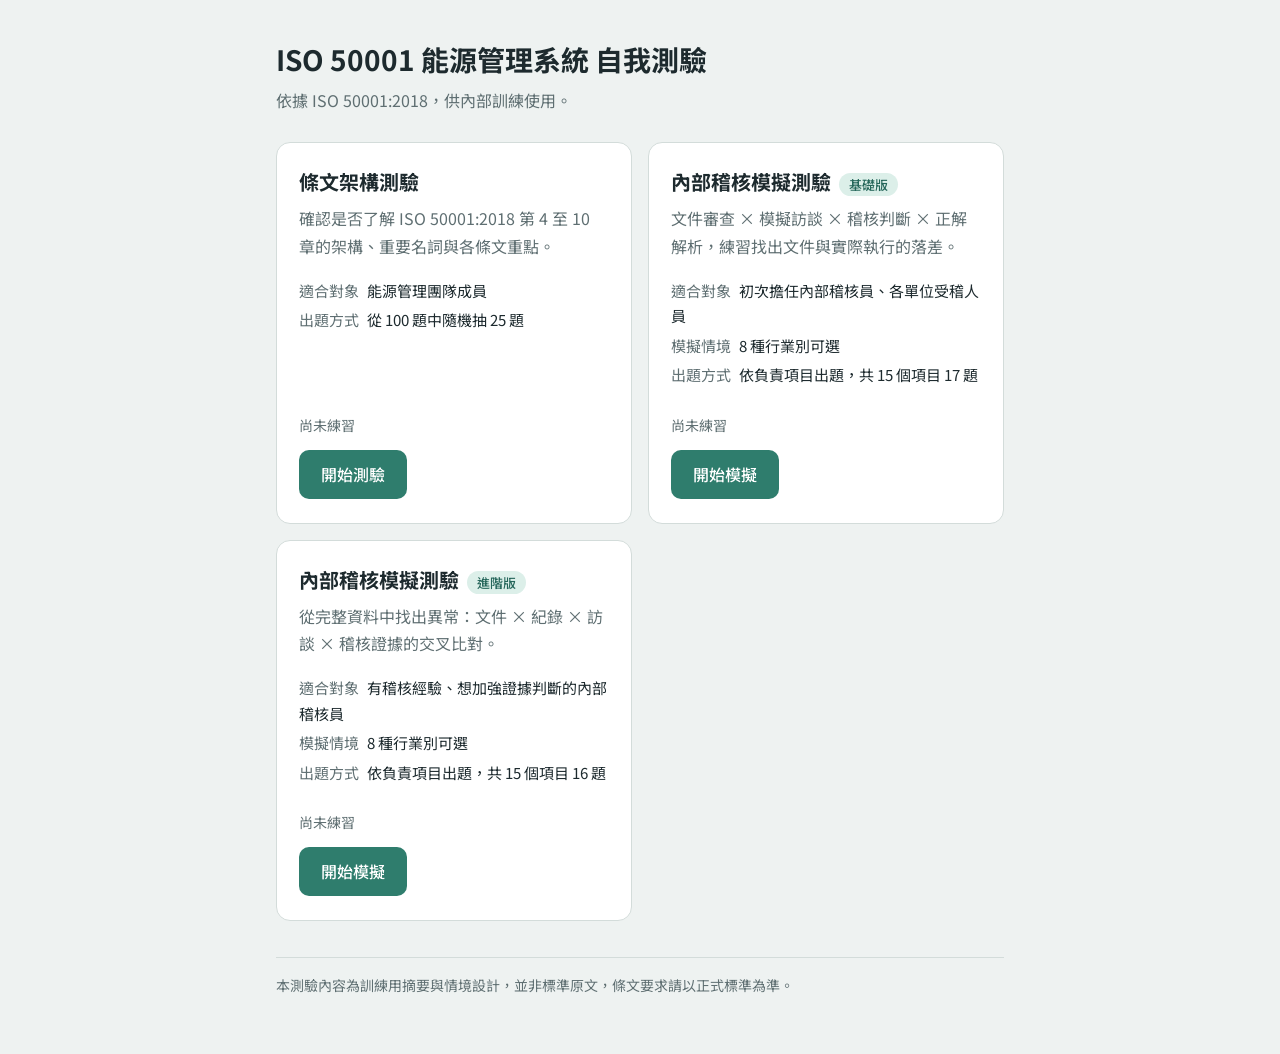
==== commit d53eb530: "Add files via upload" ====
--- a/index (1).html
+++ b/index (1).html
@@ -314,6 +314,23 @@
 .industry-icon { display: block; font-size: 30px; margin-bottom: 6px; }
 .cat-row .muted { color: var(--muted); }
 .panel .lead { margin-top: 0; }
+
+/* ---------- 進階版：情境與文件表格 ---------- */
+.card h2 .level { font-size: 13px; font-weight: 500; background: var(--accent-soft); color: var(--accent-dark); padding: 2px 10px; border-radius: 12px; margin-left: 8px; vertical-align: middle; }
+
+.context { background: var(--scenario); border: 1px solid var(--line); border-radius: 8px; padding: 10px 14px; margin: 10px 0 12px; font-size: 15px; }
+.a-review .context { background: #fff; }
+
+.doc-meta { background: var(--scenario); border: 1px solid var(--line); border-radius: 6px; padding: 8px 12px; margin-bottom: 12px; font-size: 14px; color: var(--muted); }
+.doc-content { overflow-x: auto; }
+.doc-table { width: 100%; border-collapse: collapse; margin: 10px 0; font-size: 14px; }
+.doc-table th, .doc-table td { border: 1px solid var(--line); padding: 8px 9px; text-align: left; white-space: nowrap; }
+.doc-table th { background: var(--scenario); font-weight: 500; }
+.doc-content p { font-size: 15px; }
+
+.explain.evidence { background: #e9f0f7; margin-top: 8px; }
+.explain.thinking { background: #f2f0fa; margin-top: 8px; }
+h1 .level { font-size: 14px; font-weight: 500; background: var(--accent-soft); color: var(--accent-dark); padding: 3px 12px; border-radius: 12px; margin-left: 10px; vertical-align: middle; }
 
 </style>
 </head>
@@ -788,21 +805,27 @@
   feedbackMode: "end"
 };
 // ============================================
-// 內部稽核模擬測驗：所有內容
-// 行業別、負責項目、文件、訪談、題目都在這裡修改
+// 內部稽核模擬測驗（基礎版）
 // ============================================
-const AUDIT_SIM = {
-
+const AUDIT_BASIC = {
+
+  id: "audit",
   title: "內部稽核模擬測驗",
-  description: "文件審查 × 模擬訪談 × 稽核判斷 × 正解解析。",
-  audience: "內部稽核員、各單位受稽人員",
+  level: "基礎版",
+  description: "文件審查 × 模擬訪談 × 稽核判斷 × 正解解析，練習找出文件與實際執行的落差。",
+  audience: "初次擔任內部稽核員、各單位受稽人員",
 
   // 各行業共用的公司資料與情境
   company: {
     employees: "約 320 人",
-    system: "ISO 50001:2018",
-    situation: "今天為公司年度 ISO 50001 能源管理系統內部稽核日。請先瞭解模擬公司的基本狀況，後續將提供文件及人員訪談紀錄。",
-    note: "本測驗內容為教育訓練用模擬案例，實際能源使用與重大能源使用仍應依各工廠實際狀況判定。"
+    extraRows: [["能源管理系統", "ISO 50001:2018"]],
+    situation: "今天為公司年度 ISO 50001 能源管理系統內部稽核日。請先瞭解模擬公司的基本狀況，後續將提供文件及人員訪談紀錄。"
+  },
+
+  notes: {
+    start: "本測驗內容為教育訓練用模擬案例，實際能源使用與重大能源使用仍應依各工廠實際狀況判定。",
+    docs: "文件中可能存在正常資訊，也可能存在需要進一步查證的情況，不需看到異常就立即判定為不符合。",
+    quiz: "請依模擬公司的背景、文件、訪談內容及 ISO 50001 要求判斷。"
   },
 
   // ---------- 行業別 ----------
@@ -1170,6 +1193,510 @@
       practical: "「把操作條件調回來」主要處理當下問題；還需要找出為何持續偏離，才能降低再次發生的可能性。" }
   ]
 };
+// ============================================
+// 內部稽核模擬測驗（進階版）
+// 資料大多已填寫完整，重點在比對一致性、合理性與實際執行
+// ============================================
+const AUDIT_ADV = {
+
+  id: "audit-adv",
+  title: "內部稽核模擬測驗",
+  level: "進階版",
+  description: "從完整資料中找出異常：文件 × 紀錄 × 訪談 × 稽核證據的交叉比對。",
+  audience: "有稽核經驗、想加強證據判斷的內部稽核員",
+
+  company: {
+    employees: "356 人",
+    extraRows: [
+      ["能源管理系統範圍", "全廠生產、設備、公用系統及行政區域"],
+      ["能源基線年度", "2024 年"],
+      ["年度能源目標", "2026 年度整體能源績效改善 3%"]
+    ],
+    situation: "本公司已執行 ISO 50001 能源管理系統多年，文件及表單大致完整。本次內部稽核的重點不是確認「有沒有文件」，而是確認文件內容是否正確、資料是否一致，以及實際執行是否符合既定要求。"
+  },
+
+  notes: {
+    start: "進階模式：本案例中的資料大部分均已完整填寫。請勿只尋找空白欄位，而應比對資料的一致性、合理性及實際執行情形。",
+    docs: "文件中的空白不一定是不符合；資料有填也不代表正確。請留意日期、單位、數值、前後文件的一致性及管理邏輯。",
+    quiz: "請以內部稽核員角度判斷。部分題目並非詢問條文，而是測試您能否從文件、數據及訪談中找到真正需要追查的地方。"
+  },
+
+  // ---------- 行業別 ----------
+  industries: [
+    { id: "chemical", name: "化工業", icon: "⚗️",
+      company: "宏遠化學材料股份有限公司",
+      process: "原料儲存 → 混合 → 反應 → 分離 → 純化 → 包裝",
+      energy: "電力、天然氣、蒸汽",
+      equipment: "反應槽、冰水機、鍋爐、空壓機、泵浦",
+      seu: "反應製程、冰水系統、蒸汽系統" },
+
+    { id: "basicMetal", name: "金屬基本工業", icon: "🔥",
+      company: "宏遠金屬工業股份有限公司",
+      process: "原料 → 熔煉 → 鑄造 → 熱處理 → 加工",
+      energy: "電力、天然氣",
+      equipment: "熔解爐、熱處理爐、冷卻設備、空壓機",
+      seu: "熔煉製程、熱處理製程、空壓系統" },
+
+    { id: "nonMetal", name: "非金屬礦業", icon: "⛰️",
+      company: "宏遠材料工業股份有限公司",
+      process: "原料 → 破碎 → 研磨 → 成型 → 燒成 → 成品",
+      energy: "電力、天然氣",
+      equipment: "破碎機、研磨機、窯爐、風機",
+      seu: "窯爐、研磨系統、風機系統" },
+
+    { id: "food", name: "食品業", icon: "🍱",
+      company: "宏遠食品股份有限公司",
+      process: "原料驗收 → 前處理 → 加熱／冷卻 → 加工 → 包裝 → 冷藏",
+      energy: "電力、天然氣、蒸汽",
+      equipment: "冷凍機、冷藏庫、鍋爐、空壓機、生產設備",
+      seu: "冷凍冷藏系統、蒸汽系統、生產製程" },
+
+    { id: "textile", name: "紡織業", icon: "🧵",
+      company: "宏遠紡織股份有限公司",
+      process: "織造 → 染整 → 水洗 → 烘乾 → 定型",
+      energy: "電力、天然氣、蒸汽",
+      equipment: "染整機、定型機、鍋爐、空壓機",
+      seu: "染整製程、定型機、蒸汽系統" },
+
+    { id: "paper", name: "造紙業", icon: "📄",
+      company: "宏遠紙業股份有限公司",
+      process: "製漿 → 調漿 → 抄紙 → 壓榨 → 乾燥 → 成品",
+      energy: "電力、天然氣、蒸汽",
+      equipment: "紙機、鍋爐、泵浦、風機、空壓機",
+      seu: "紙機、蒸汽系統、泵浦系統" },
+
+    { id: "electronics", name: "電機電子業", icon: "💻",
+      company: "宏遠電子科技股份有限公司",
+      process: "製程加工 → 清洗 → 組裝 → 測試 → 包裝",
+      energy: "電力",
+      equipment: "冰水機、空壓機、空調、真空設備、製程設備",
+      seu: "冰水系統、空壓系統、主要製程設備" },
+
+    { id: "other", name: "其他製造業", icon: "🏭",
+      company: "宏遠精密製造股份有限公司",
+      process: "原料 → 加工 → 組裝 → 檢驗 → 包裝",
+      energy: "電力、天然氣",
+      equipment: "生產機台、空壓機、冰水機、空調系統",
+      seu: "主要生產設備、空壓系統、冰水系統" }
+  ],
+
+  // ---------- 負責項目 ----------
+  responsibilities: [
+    { id: "energyReview", name: "能源審查", description: "能源使用、SEU、相關變數、改善機會", clauses: "6.3" },
+    { id: "enpi", name: "EnPI／EnB 管理", description: "能源績效指標、基線、正規化及調整", clauses: "6.4、6.5" },
+    { id: "target", name: "能源目標與行動計畫", description: "目標、標的、方案及成效追蹤", clauses: "6.2" },
+    { id: "monitor", name: "能源數據與監督量測", description: "資料蒐集、分析、重大偏差", clauses: "6.6、9.1" },
+    { id: "seu", name: "SEU 操作管理", description: "重大能源使用設備操作與控制", clauses: "8.1" },
+    { id: "maintenance", name: "設備維護保養", description: "設備維護、保養與能源績效", clauses: "8.1" },
+    { id: "measurement", name: "量測設備管理", description: "能源量測設備準確性及管理", clauses: "6.6、9.1" },
+    { id: "design", name: "設計與設備改善", description: "設計階段能源績效考量", clauses: "8.2" },
+    { id: "purchase", name: "採購管理", description: "能源設備及服務採購", clauses: "8.3" },
+    { id: "training", name: "教育訓練與人員能力", description: "能力、訓練、認知", clauses: "7.2、7.3" },
+    { id: "document", name: "文件與紀錄管理", description: "文件版本及紀錄控制", clauses: "7.5" },
+    { id: "law", name: "法規及其他要求", description: "鑑別、更新及符合性", clauses: "4.2、9.1" },
+    { id: "audit", name: "內部稽核", description: "稽核規劃、執行及追蹤", clauses: "9.2" },
+    { id: "review", name: "管理審查", description: "管理審查輸入及輸出", clauses: "9.3" },
+    { id: "corrective", name: "不符合與矯正措施", description: "原因、矯正、有效性確認", clauses: "10.1" }
+  ],
+
+  // ---------- 文件 ----------
+  documents: {
+
+    energyReview: { title: "2026 年度能源審查表", content: `
+      <div class="doc-meta">文件編號：EN-R-01　｜　版次：V4　｜　更新日期：2026/02/20</div>
+      <table class="doc-table">
+        <tr><th>能源使用</th><th>年能源量</th><th>占比</th><th>SEU</th><th>相關變數</th><th>EnPI</th></tr>
+        <tr><td>主要生產製程</td><td>5,420,000 kWh</td><td>41.2%</td><td>是</td><td>產品產量</td><td>kWh/ton</td></tr>
+        <tr><td>冰水系統</td><td>2,880,000 kWh</td><td>21.9%</td><td>是</td><td>外氣溫度、運轉時數</td><td>kWh/RT</td></tr>
+        <tr><td>空壓系統</td><td>1,760,000 kWh</td><td>13.4%</td><td>是</td><td>生產量、系統壓力</td><td>kWh/Nm³</td></tr>
+        <tr><td>空調系統</td><td>1,220,000 kWh</td><td>9.3%</td><td>否</td><td>外氣溫度</td><td>kWh/m²</td></tr>
+        <tr><td>照明及其他</td><td>1,860,000 kWh</td><td>14.2%</td><td>否</td><td>使用時數</td><td>kWh/月</td></tr>
+      </table>
+      <p><strong>SEU 判定原則：</strong>年度能源使用占比達 10% 以上，或具重大能源績效改善機會者。</p>
+      <p><strong>改善機會：</strong>冰水主機最佳化、空壓壓力調整、生產排程最佳化。</p>
+      <p><strong>備註：</strong>2026 年 1 月新增第二生產線，預估產能增加約 18%。</p>` },
+
+    enpi: { title: "能源績效指標與能源基線管理表", content: `
+      <div class="doc-meta">基線年度：2024 年　｜　最近檢討日期：2026/03/05</div>
+      <table class="doc-table">
+        <tr><th>項目</th><th>2024 EnB</th><th>2025 實績</th><th>2026 管理方式</th></tr>
+        <tr><td>全廠</td><td>620 kWh/ton</td><td>598 kWh/ton</td><td>沿用 2024 EnB</td></tr>
+        <tr><td>主要生產製程</td><td>310 kWh/ton</td><td>298 kWh/ton</td><td>沿用 2024 EnB</td></tr>
+        <tr><td>冰水系統</td><td>0.78 kWh/RT</td><td>0.74 kWh/RT</td><td>沿用 2024 EnB</td></tr>
+      </table>
+      <p><strong>相關變數：</strong>產量、外氣溫度、運轉時數。</p>
+      <p><strong>靜態因子：</strong>廠房面積、主要生產設備數量、產品種類。</p>
+      <p><strong>2026 年變更：</strong>1 月新增第二生產線，主要生產設備數量由 12 台增加至 16 台。經能源管理小組討論，考量 EnPI 仍採單位產量表示，因此暫不調整 EnB。</p>` },
+
+    target: { title: "2026 年度能源目標及行動計畫", content: `
+      <table class="doc-table">
+        <tr><th>方案</th><th>預估節能</th><th>負責人</th><th>預算</th><th>完成期限</th><th>驗證方式</th></tr>
+        <tr><td>空壓系統壓力最佳化</td><td>120,000 kWh/年</td><td>陳課長</td><td>80,000 元</td><td>2026/06/30</td><td>改善前後月用電比較</td></tr>
+        <tr><td>冰水主機群控改善</td><td>260,000 kWh/年</td><td>林工程師</td><td>650,000 元</td><td>2026/09/30</td><td>比較改善前後 kW/RT</td></tr>
+        <tr><td>製程待機時間降低</td><td>90,000 kWh/年</td><td>王主任</td><td>0 元</td><td>2026/08/31</td><td>比較設備運轉時數</td></tr>
+      </table>
+      <p>年度目標：能源績效改善 3%。<br>年度預估節能量合計：470,000 kWh。</p>` },
+
+    monitor: { title: "2026 年能源績效監督月報", content: `
+      <table class="doc-table">
+        <tr><th>月份</th><th>產量 ton</th><th>用電量 kWh</th><th>EnPI kWh/ton</th><th>與 EnB 差異</th><th>判定</th></tr>
+        <tr><td>1 月</td><td>1,850</td><td>1,110,000</td><td>600</td><td>-3.2%</td><td>正常</td></tr>
+        <tr><td>2 月</td><td>1,720</td><td>1,060,000</td><td>616</td><td>-0.6%</td><td>正常</td></tr>
+        <tr><td>3 月</td><td>1,960</td><td>1,145,000</td><td>584</td><td>-5.8%</td><td>良好</td></tr>
+        <tr><td>4 月</td><td>2,050</td><td>1,320,000</td><td>644</td><td>+3.9%</td><td>正常</td></tr>
+      </table>
+      <p>重大偏差判定標準：EnPI 較 EnB 惡化超過 ±3% 時進行原因分析。</p>
+      <p>4 月份說明：因第二產線進入量產階段，能源使用增加，屬正常生產變動。</p>` },
+
+    seu: { title: "SEU 運作控制與每日點檢紀錄", content: `
+      <table class="doc-table">
+        <tr><th>設備</th><th>控制項目</th><th>操作標準</th><th>4/21</th><th>4/22</th><th>4/23</th></tr>
+        <tr><td>空壓系統</td><td>主管壓力</td><td>6.0～6.5 bar</td><td>6.4</td><td>6.6</td><td>6.7</td></tr>
+        <tr><td>冰水系統</td><td>冰水出水溫度</td><td>7±1°C</td><td>7.1</td><td>7.0</td><td>7.2</td></tr>
+        <tr><td>主要製程</td><td>設備待機時間</td><td>每日 ≤60 min</td><td>48</td><td>55</td><td>52</td></tr>
+      </table>
+      <p>異常處理規定：超出控制範圍時，由操作人員通知值班主管並於備註欄記錄處理方式。</p>
+      <p>4/22 備註：無。<br>4/23 備註：生產需求。</p>` },
+
+    maintenance: { title: "2026 年度 SEU 設備保養計畫及紀錄", content: `
+      <table class="doc-table">
+        <tr><th>設備</th><th>週期</th><th>計畫日期</th><th>實際日期</th><th>結果</th></tr>
+        <tr><td>空壓機 A</td><td>3 個月</td><td>01/15</td><td>01/14</td><td>正常</td></tr>
+        <tr><td>空壓機 A</td><td>3 個月</td><td>04/15</td><td>04/28</td><td>正常</td></tr>
+        <tr><td>冰水主機 1</td><td>6 個月</td><td>03/20</td><td>03/20</td><td>正常</td></tr>
+        <tr><td>生產設備 P03</td><td>6 個月</td><td>04/10</td><td>04/10</td><td>皮帶張力調整</td></tr>
+      </table>
+      <p>程序規定：保養可依生產需求前後調整 7 日；超過 7 日者應經設備主管核准並評估影響。</p>
+      <p>空壓機 A 4 月份保養備註：因訂單生產延後保養。</p>` },
+
+    measurement: { title: "能源量測設備校驗／查驗一覽表", content: `
+      <table class="doc-table">
+        <tr><th>編號</th><th>設備</th><th>週期</th><th>最近確認</th><th>下次日期</th><th>狀態</th></tr>
+        <tr><td>EM-001</td><td>總電表</td><td>2 年</td><td>2025/08/15</td><td>2027/08/15</td><td>有效</td></tr>
+        <tr><td>FM-003</td><td>空壓流量計</td><td>1 年</td><td>2025/05/10</td><td>2026/05/10</td><td>有效</td></tr>
+        <tr><td>TM-006</td><td>冰水溫度計</td><td>1 年</td><td>2026/02/18</td><td>2027/02/18</td><td>有效</td></tr>
+      </table>
+      <p>FM-003 於 2026/05/18 完成查驗，查驗結果顯示實際流量較儀表顯示值低 6.8%。設備單位於 5/19 完成儀表調整。</p>
+      <p>2026 年 1 月至 5 月空壓系統 EnPI 均使用 FM-003 原始量測值計算。</p>` },
+
+    design: { title: "第二生產線設計審查紀錄", content: `
+      <table class="doc-table">
+        <tr><th>評估項目</th><th>A 方案</th><th>B 方案</th></tr>
+        <tr><td>設備價格</td><td>1,800 萬元</td><td>1,950 萬元</td></tr>
+        <tr><td>產能</td><td>500 ton/月</td><td>520 ton/月</td></tr>
+        <tr><td>額定功率</td><td>420 kW</td><td>390 kW</td></tr>
+        <tr><td>單位產品能源需求</td><td>0.84 kWh/kg</td><td>0.75 kWh/kg</td></tr>
+        <tr><td>維護成本</td><td>較低</td><td>中等</td></tr>
+      </table>
+      <p>最終選擇：A 方案。<br>選擇理由：初期投資成本較低，且既有操作人員熟悉該設備品牌。</p>
+      <p>能源管理小組會簽：已完成。</p>` },
+
+    purchase: { title: "重大能源設備採購評選表", content: `
+      <table class="doc-table">
+        <tr><th>評選項目</th><th>權重</th><th>A 廠商</th><th>B 廠商</th></tr>
+        <tr><td>價格</td><td>35%</td><td>90</td><td>80</td></tr>
+        <tr><td>交期</td><td>20%</td><td>85</td><td>90</td></tr>
+        <tr><td>售後服務</td><td>20%</td><td>90</td><td>85</td></tr>
+        <tr><td>能源效率</td><td>25%</td><td>72</td><td>92</td></tr>
+      </table>
+      <p>評選結果：A 廠商總分 85.65 分；B 廠商總分 86.75 分。</p>
+      <p>採購核定：選擇 A 廠商。<br>理由：A 廠商為既有合作供應商。</p>` },
+
+    training: { title: "SEU 相關人員能力矩陣", content: `
+      <table class="doc-table">
+        <tr><th>人員</th><th>職務</th><th>必要能力</th><th>訓練</th><th>實作確認</th><th>結果</th></tr>
+        <tr><td>陳員</td><td>空壓操作</td><td>空壓系統操作</td><td>2025/11/05</td><td>2025/11/08</td><td>合格</td></tr>
+        <tr><td>王員</td><td>空壓操作</td><td>空壓系統操作</td><td>2026/03/03</td><td>2026/03/05</td><td>合格</td></tr>
+        <tr><td>林員</td><td>冰水操作</td><td>冰水主機操作</td><td>2026/02/15</td><td>2026/02/16</td><td>合格</td></tr>
+      </table>
+      <p>王員實作評核表：壓力設定、啟停程序、異常通報均評定合格。</p>` },
+
+    document: { title: "文件發行及版本管制紀錄", content: `
+      <table class="doc-table">
+        <tr><th>文件</th><th>現行版</th><th>生效日</th><th>現場確認</th></tr>
+        <tr><td>空壓系統操作標準</td><td>V5</td><td>2026/03/01</td><td>V5</td></tr>
+        <tr><td>冰水系統操作標準</td><td>V4</td><td>2025/12/10</td><td>V4</td></tr>
+        <tr><td>能源監督量測程序</td><td>V3</td><td>2026/01/05</td><td>電子版</td></tr>
+      </table>
+      <p>空壓系統操作標準 V5 將主管壓力由「6.5±0.3 bar」修改為「6.0～6.5 bar」。</p>
+      <p>教育訓練紀錄顯示操作人員已於 2026/03/02 完成新版文件說明。</p>` },
+
+    law: { title: "能源法規及其他要求管制表", content: `
+      <table class="doc-table">
+        <tr><th>要求</th><th>適用性</th><th>符合性</th><th>最近評估</th></tr>
+        <tr><td>能源管理相關法令 A</td><td>適用</td><td>符合</td><td>2026/01/20</td></tr>
+        <tr><td>能源設備效率相關要求 B</td><td>適用</td><td>符合</td><td>2026/01/20</td></tr>
+        <tr><td>用能設備定期申報要求 C</td><td>適用</td><td>符合</td><td>2026/01/20</td></tr>
+      </table>
+      <p>程序規定：法規資料每半年確認更新一次，符合性評估每年至少一次。</p>
+      <p>2026/07/15 法規清單已由管理人員完成網站更新確認，確認結果：「無新增適用要求」。</p>` },
+
+    audit: { title: "2026 年度內部稽核方案", content: `
+      <table class="doc-table">
+        <tr><th>單位</th><th>去年結果</th><th>能源影響</th><th>今年稽核時間</th></tr>
+        <tr><td>能源管理單位</td><td>0 NC</td><td>高</td><td>2 小時</td></tr>
+        <tr><td>設備單位</td><td>3 NC</td><td>高</td><td>1 小時</td></tr>
+        <tr><td>生產單位</td><td>1 NC</td><td>高</td><td>1 小時</td></tr>
+        <tr><td>行政單位</td><td>0 NC</td><td>低</td><td>2 小時</td></tr>
+      </table>
+      <p>稽核方案制定原則：應考量過程重要性、能源績效影響、組織變更及先前稽核結果。</p>` },
+
+    review: { title: "2026 年度管理審查會議紀錄", content: `
+      <table class="doc-table">
+        <tr><th>審查項目</th><th>結果</th></tr>
+        <tr><td>前次管理審查追蹤</td><td>已完成</td></tr>
+        <tr><td>能源政策</td><td>維持現行政策</td></tr>
+        <tr><td>能源績效及 EnPI</td><td>年度 EnPI 改善 3.5%</td></tr>
+        <tr><td>能源目標</td><td>年度目標 3%，判定已達成</td></tr>
+        <tr><td>內部稽核</td><td>共 4 項不符合，均已完成矯正</td></tr>
+        <tr><td>持續改善機會</td><td>2026 年規劃冰水主機群控</td></tr>
+      </table>
+      <p>會議日期：2026/02/10。</p>
+      <p>備註：上述「年度 EnPI 改善 3.5%」係引用 2025 年度能源績效結果。2026 年度能源目標執行期間為 2026/01/01～2026/12/31。</p>` },
+
+    corrective: { title: "不符合及矯正措施紀錄", content: `
+      <div class="doc-meta">NC-2026-03｜空壓系統操作壓力多次高於內部標準</div>
+      <table class="doc-table">
+        <tr><th>項目</th><th>內容</th></tr>
+        <tr><td>立即矯正</td><td>將主管壓力由 6.8 bar 調整至 6.4 bar</td></tr>
+        <tr><td>原因分析</td><td>夜班人員擔心末端壓力不足，因此自行提高設定</td></tr>
+        <tr><td>矯正措施</td><td>重新教育夜班操作人員不得任意修改設定</td></tr>
+        <tr><td>完成日期</td><td>2026/04/10</td></tr>
+        <tr><td>有效性確認</td><td>2026/04/17 抽查，壓力 6.4 bar，判定有效</td></tr>
+      </table>
+      <p>4/22 操作紀錄：6.6 bar。<br>4/23 操作紀錄：6.7 bar。</p>` }
+  },
+
+  // ---------- 訪談 ----------
+  interviews: {
+    energyReview: [
+      ["稽核員", "能源審查表中冰水系統的相關變數是外氣溫度與運轉時數，這兩項都有進行分析嗎？"],
+      ["能源管理人員", "目前 EnPI 主要直接看 kWh/RT，外氣溫度有蒐集，但還沒有實際納入分析。"],
+      ["稽核員", "第二生產線新增後，有重新進行能源審查嗎？"],
+      ["能源管理人員", "有更新設備及能源使用資料，所以我們認為已完成更新。"]
+    ],
+    enpi: [
+      ["稽核員", "新增第二生產線後，為什麼 EnB 沒有調整？"],
+      ["能源管理人員", "因為我們使用 kWh/ton，已經除以產量，所以認為設備增加不會影響基線。"],
+      ["稽核員", "有分析新增 4 台主要設備是否造成能源使用特性改變嗎？"],
+      ["能源管理人員", "這部分沒有另外做統計分析。"]
+    ],
+    target: [
+      ["稽核員", "空壓改善方案如何確認節能 120,000 kWh？"],
+      ["設備主管", "我們會比較改善前後月用電量。"],
+      ["稽核員", "如果改善後產量增加呢？"],
+      ["設備主管", "目前表單沒有規定要調整產量。"]
+    ],
+    monitor: [
+      ["稽核員", "4 月份 EnPI 比基線差 3.9%，為什麼判定正常？"],
+      ["管理人員", "因為第二產線開始量產，所以能源增加是合理的。"],
+      ["稽核員", "有依程序進行重大偏差原因分析嗎？"],
+      ["管理人員", "月報裡有寫第二產線量產，我們就把它當作原因分析。"]
+    ],
+    seu: [
+      ["稽核員", "4 月 22 日及 23 日空壓壓力超出操作標準，如何處理？"],
+      ["操作員", "22 日沒有注意到，23 日因為產線反映末端壓力不足，所以先調高。"],
+      ["稽核員", "有依程序通知主管嗎？"],
+      ["操作員", "有口頭講，但沒有另外記錄。"]
+    ],
+    maintenance: [
+      ["稽核員", "空壓機 4 月 28 日才完成保養，有經主管核准延後嗎？"],
+      ["設備人員", "主管知道因為生產忙所以延後，但我們沒有另外填核准紀錄。"]
+    ],
+    measurement: [
+      ["稽核員", "FM-003 查驗發現 6.8% 的量測偏差後，有評估先前能源績效資料嗎？"],
+      ["設備人員", "我們把儀表調整好就可以了，之前月份的資料沒有修改。"]
+    ],
+    design: [
+      ["稽核員", "B 方案能源效率較佳，最後為什麼選 A 方案？"],
+      ["工程主管", "A 方案便宜 150 萬元，而且人員比較熟悉。"],
+      ["稽核員", "有評估設備使用期間增加的能源成本嗎？"],
+      ["工程主管", "沒有做到生命週期，只比較初期投資。"]
+    ],
+    purchase: [
+      ["稽核員", "評選總分是 B 廠商較高，為什麼最後採購 A 廠商？"],
+      ["採購主管", "因為 A 是長期合作廠商，風險比較低。"],
+      ["稽核員", "能源管理或採購程序允許改變評選結果嗎？"],
+      ["採購主管", "程序沒有特別寫。"]
+    ],
+    training: [
+      ["稽核員", "王員是否具備空壓系統操作能力？"],
+      ["主管", "有，已完成訓練及實作評核。"],
+      ["稽核員", "如果操作條件異常，他知道如何通報嗎？"],
+      ["王員", "超過標準時我會先確認現場需求，再通知值班主管。"]
+    ],
+    document: [
+      ["稽核員", "目前現場使用哪一版空壓操作標準？"],
+      ["操作員", "V5，3 月份有教育訓練，現場也是 V5。"]
+    ],
+    law: [
+      ["稽核員", "今年法規更新多久確認一次？"],
+      ["管理人員", "半年一次，1 月做符合性評估，7 月也有再確認網站更新。"]
+    ],
+    audit: [
+      ["稽核員", "設備單位去年有 3 項不符合，為什麼今年只安排 1 小時？"],
+      ["稽核主導人", "因為今年各單位人力比較忙，所以把時間平均調整。"]
+    ],
+    review: [
+      ["稽核員", "2 月份管理審查判定 2026 年度能源目標已達成，是依據什麼資料？"],
+      ["管理代表", "我們引用 2025 年的年度改善結果，因為當時 2026 年才剛開始。"]
+    ],
+    corrective: [
+      ["稽核員", "4 月 17 日有效性確認後，4 月 22、23 日又發生壓力超標，如何處理？"],
+      ["設備主管", "目前還沒有重新開矯正措施，因為幅度只有 0.1 到 0.2 bar。"]
+    ]
+  },
+
+  // ---------- 題目 ----------
+  questions: [
+    { id: 1, category: "energyReview", clause: "6.3",
+      context: "能源審查已列出能源使用量、SEU、相關變數、EnPI 及改善機會，看起來資料相當完整。",
+      question: "針對冰水系統，目前最值得稽核員進一步查證的是哪一項？",
+      options: ["是否真的有蒐集並適當分析已鑑別的相關變數", "是否將冰水機品牌寫入能源審查", "是否每台冰水機都被判定為 SEU", "是否將冰水系統移出能源審查"],
+      answer: 0,
+      explanation: "問題不是「相關變數欄位有沒有填」，而是組織已鑑別外氣溫度等相關變數，但訪談顯示目前並未真正納入能源績效分析。",
+      evidence: "應查閱外氣溫度、冰水負載、運轉時數及能源使用分析資料，確認相關變數是否確實影響能源績效，以及組織如何使用這些資訊。",
+      thinking: "進階稽核不能只確認表單欄位完整，還要確認填入的管理方法是否真的有執行。" },
+
+    { id: 2, category: "energyReview", clause: "6.3",
+      context: "2026 年新增第二生產線，產能增加約 18%，能源審查表也已更新設備及能源使用量。",
+      question: "僅依目前證據，最適當的稽核判斷為何？",
+      options: ["只要表單更新日期是最新，就一定符合", "新增生產線一定構成不符合", "應進一步確認重大變更後 SEU、相關變數、能源績效及改善機會是否重新評估", "必須立即更換所有 EnPI"],
+      answer: 2,
+      explanation: "能源審查的更新不是只有改數字。當設施、設備、系統或能源使用發生重大改變時，應確認能源審查的分析結果是否仍適當。",
+      evidence: "可查閱新增產線後的能源流向、SEU 重新判定、相關變數分析及改善機會評估。",
+      thinking: "「文件有更新」與「能源審查已充分更新」不是同一件事。" },
+
+    { id: 3, category: "enpi", clause: "6.4、6.5",
+      context: "第二生產線使主要設備由 12 台增加至 16 台，但組織認為 EnPI 採 kWh/ton，因此 EnB 不需調整。",
+      question: "稽核員應如何判斷這個說法？",
+      options: ["正確，只要除以產量就永遠不需調整 EnB", "錯誤，新增設備後一定要更換基準年度", "不能只依 kWh/ton 判斷，應確認靜態因子改變是否造成 EnPI／EnB 不再適用", "只需確認電價是否改變"],
+      answer: 2,
+      explanation: "使用強度型指標不代表已自動排除所有設備或製程變更的影響。主要設備數量本身已被組織列為靜態因子，因此重大改變後應有適當評估。",
+      evidence: "應取得新增設備前後能源模型、設備負載、產品組合及 EnPI 適用性評估。",
+      thinking: "這題的陷阱是「已經除以產量」。正規化不能取代對靜態因子重大變更的判斷。" },
+
+    { id: 4, category: "target", clause: "6.2",
+      context: "空壓改善行動計畫的欄位全部都有填寫，包含節能量、負責人、預算、期限及驗證方式。",
+      question: "其中哪一項內容仍最值得進一步查證？",
+      options: ["負責人姓名是否使用全名", "以改善前後月用電量直接驗證 120,000 kWh 節能量是否能排除產量等相關變數影響", "預算 80,000 元是否太低", "完成期限是否一定要設定 12 月 31 日"],
+      answer: 1,
+      explanation: "行動計畫形式上完整，但結果評估方法仍應能適當判斷能源績效改善。如果產量會影響空壓能源使用，只比較月用電量可能造成錯誤結論。",
+      evidence: "可確認改善前後產量、空壓流量、壓力、運轉時數及計算方法。",
+      thinking: "進階稽核要檢查「填的內容是否有效」，而不是只檢查「有沒有填」。" },
+
+    { id: 5, category: "monitor", clause: "9.1",
+      context: "程序規定 EnPI 較 EnB 惡化超過 3% 時應進行原因分析；4 月份惡化 3.9%，月報判定為正常。",
+      question: "下列哪一項是最主要的稽核疑點？",
+      options: ["3.9% 一定代表設備故障", "既定重大偏差門檻已觸發，但目前僅以第二產線量產作文字說明，需確認是否完成程序要求的調查與回應", "所有月份都必須判定異常", "EnPI 不能出現負值或正值"],
+      answer: 1,
+      explanation: "真正問題在於組織自己建立了重大偏差判定標準。4 月已超過門檻，因此應依既定方式調查與回應，而不是直接以推測原因結案。",
+      evidence: "應查閱重大偏差分析紀錄、產量、設備負載、第二產線能源特性及相關處置。",
+      thinking: "內部稽核除了查 ISO 要求，也要查組織是否遵守自己建立的管理規則。" },
+
+    { id: 6, category: "seu", clause: "8.1",
+      context: "空壓標準為 6.0～6.5 bar；4/22 為 6.6、4/23 為 6.7。4/23 備註「生產需求」。",
+      question: "目前最適當的判斷為何？",
+      options: ["只超過 0.1～0.2 bar，可以忽略", "只要有填備註就符合", "應確認偏離既定操作準則的原因、授權、通報及處理是否符合組織規定", "應立即把操作標準改成 6.7 bar"],
+      answer: 2,
+      explanation: "問題不只是數值超標，而是組織已建立操作準則及異常通報要求。紀錄與訪談顯示實際處理可能未依規定執行。",
+      evidence: "應查閱值班主管通報、異常處理紀錄及末端壓力不足的客觀證據。",
+      thinking: "不能因偏差幅度小就自行認定不重要；應先回到組織設定的控制準則。" },
+
+    { id: 7, category: "maintenance", clause: "8.1",
+      context: "空壓機計畫 4/15 保養，實際 4/28 完成。程序允許前後 7 日，超過 7 日應經主管核准並評估影響。",
+      question: "文件及訪談的主要問題在哪裡？",
+      options: ["保養延後 13 日，所以設備一定損壞", "保養最後有完成，因此完全沒有問題", "延後超過程序允許範圍，但目前沒有主管核准及影響評估的客觀紀錄", "所有設備都必須準時到同一天保養"],
+      answer: 2,
+      explanation: "組織允許一定範圍的彈性，但本案已超過 7 日。訪談只有「主管知道」，尚不足以證明程序要求的核准及影響評估已完成。",
+      evidence: "應查閱延期核准、設備狀況、能源效率及保養延期風險評估。",
+      thinking: "這是典型的「事情有做，但沒有依自己程序規定做完整」。" },
+
+    { id: 8, category: "measurement", clause: "6.6、9.1",
+      context: "FM-003 查驗發現顯示值與實際值差 6.8%，5/19 已完成調整，但 1～5 月 EnPI 仍使用原量測值。",
+      question: "最重要的下一步為何？",
+      options: ["儀表已調整，所以不需要再處理", "評估量測偏差對既有能源資料、EnPI 及相關能源績效結論的影響", "刪除 1～5 月全部資料", "立即更換所有流量計"],
+      answer: 1,
+      explanation: "發現量測設備存在顯著偏差後，不只要修正設備，也應評估先前使用該設備產生的資料是否受到影響。",
+      evidence: "應確認 6.8% 偏差方向、受影響期間、EnPI 重新計算結果及是否影響能源績效判斷。",
+      thinking: "量測設備管理的目的不是「校驗完成」本身，而是確保用於能源績效判斷的資料可信。" },
+
+    { id: 9, category: "design", clause: "8.2",
+      context: "A 方案單價較低，但單位產品能源需求 0.84 kWh/kg；B 方案為 0.75 kWh/kg。最後選 A 方案。",
+      question: "選擇能源效率較差的 A 方案是否一定構成不符合？",
+      options: ["一定，只能購買能源效率最高設備", "不一定；重點是設計階段是否適當考量能源績效改善機會，並將結果納入設計活動", "一定，只要 B 方案額定功率較低", "完全不需考量能源績效"],
+      answer: 1,
+      explanation: "ISO 50001 並非要求組織永遠選擇能源效率最高或最昂貴的方案。稽核重點在於能源績效改善機會是否真正被納入設計考量。",
+      evidence: "應確認能源成本、使用年限、運轉負載、產能及其他設計決策依據是否經過適當評估。",
+      thinking: "這是一題刻意避免「看到效率較差就直接開 NC」的題目，稽核需要充分證據。" },
+
+    { id: 10, category: "purchase", clause: "8.3",
+      context: "採購評選已將能源效率列為 25% 權重，B 廠商總分 86.75 高於 A 廠商 85.65，但最後選 A。",
+      question: "最適當的稽核處理方式為何？",
+      options: ["直接判定違反 ISO 50001，因為一定要買 B", "確認採購準則、評選規則及核定變更是否有適當依據，並確認能源績效評估結果確實納入採購決策", "供應商熟悉度一定比能源效率重要", "只要能源效率有列在表格中就一定符合"],
+      answer: 1,
+      explanation: "ISO 要求能源績效在相關採購活動中被適當評估與考量，但並不直接指定必須選最高效率供應商。此處應進一步查證組織自己的採購規則及決策依據。",
+      evidence: "查閱採購程序、核決權限、例外核准及能源績效評估紀錄。",
+      thinking: "進階稽核避免把「最佳實務」直接當成「條文強制要求」。" },
+
+    { id: 11, category: "training", clause: "7.2",
+      context: "王員已有訓練紀錄、實作評核，而且結果合格。",
+      question: "依目前文件與訪談，哪個判斷較合理？",
+      options: ["一定不符合，因為新進人員不能操作 SEU", "目前沒有明顯能力證據缺口，可再透過現場觀察確認其實際能力", "一定要每月重新訓練", "只要有教育訓練紀錄就不需要訪談"],
+      answer: 1,
+      explanation: "目前已具備訓練及實作評核等能力證據，不能為了找缺失而強行判定不符合。稽核員仍可透過現場操作或訪談抽查其能力。",
+      evidence: "可觀察實際啟停、壓力設定及異常通報流程。",
+      thinking: "進階稽核也要學會判斷「沒有發現問題」，不能預設每個章節一定存在缺失。" },
+
+    { id: 12, category: "document", clause: "7.5",
+      context: "文件清單、現場版本及教育訓練紀錄均顯示空壓操作標準為 V5。",
+      question: "目前最適當的稽核結論為何？",
+      options: ["一定要找到一項文件缺失", "目前抽查證據顯示文件版本控制一致，暫無明顯異常", "V5 一定比 V4 錯", "電子文件不能作為受控文件"],
+      answer: 1,
+      explanation: "文件清單、現場文件及人員認知三項證據目前一致，因此此抽樣沒有顯示明顯文件管制問題。",
+      evidence: "如需擴大抽樣，可再抽查其他文件或其他使用地點。",
+      thinking: "好的稽核員不是「一定要開缺失」，而是依客觀證據作判斷。" },
+
+    { id: 13, category: "law", clause: "4.2、9.1",
+      context: "程序規定半年確認法規更新、每年至少一次符合性評估；1 月已評估符合性，7 月已確認更新。",
+      question: "依目前資料，最合理的判斷為何？",
+      options: ["7 月沒有再做完整符合性評估，所以一定不符合", "目前頻率符合內部程序，可確認 7 月更新結果是否有新增要求需進一步評估", "法規一定要每月評估", "只要網站有更新就不需符合性評估"],
+      answer: 1,
+      explanation: "組織規定符合性評估每年至少一次，目前 1 月已有紀錄；半年更新確認也有執行。若 7 月發現新適用要求，才需進一步確認如何處理。",
+      evidence: "可查閱 7 月法規更新來源、確認人員及更新結果。",
+      thinking: "不要自行創造 ISO 沒有規定的固定頻率要求。" },
+
+    { id: 14, category: "audit", clause: "9.2",
+      context: "設備單位去年 3 項 NC 且能源影響高，今年只安排 1 小時；行政單位 0 NC 且能源影響低，反而安排 2 小時。",
+      question: "這份稽核方案最值得追查的地方是什麼？",
+      options: ["每個部門一定只能稽核 1 小時", "稽核時間安排是否真正考量先前結果、過程重要性及能源績效影響", "行政單位不能被稽核", "設備單位一定要稽核 8 小時"],
+      answer: 1,
+      explanation: "時間長短本身不是 ISO 要求，但目前配置與組織自己所列的風險及過往結果呈現反向關係，因此應確認稽核方案制定依據。",
+      evidence: "應查閱稽核方案風險評估、抽樣規劃及調整原因。",
+      thinking: "稽核重點是「安排是否有合理依據」，而不是自行規定某部門必須稽核幾小時。" },
+
+    { id: 15, category: "review", clause: "9.3",
+      context: "管理審查於 2026/02/10 舉行，紀錄寫「2026 年度能源目標 3%，已達成」，但引用的是 2025 年度改善 3.5%。",
+      question: "最主要的問題為何？",
+      options: ["2 月份不能舉行管理審查", "將不同期間的能源績效結果錯誤用來判定 2026 年度目標已達成，資訊期間不一致", "管理審查一定只能 12 月舉行", "2025 改善 3.5% 一定是錯誤數據"],
+      answer: 1,
+      explanation: "管理審查可以在不同時間舉行，但輸入資訊及結論必須正確。此處以 2025 結果判定 2026 全年目標已達成，期間明顯不一致。",
+      evidence: "應確認 2026 目標的追蹤方式、截至 2 月的執行狀態，以及管理審查結論是否需要修正。",
+      thinking: "這是一種很常見的進階稽核問題：資料都有，但「年份用錯」。" },
+
+    { id: 16, category: "corrective", clause: "10.1",
+      context: "4/17 有效性確認判定矯正措施有效，但 4/22、4/23 再次出現相同壓力超標。",
+      question: "這組資料最可能表示什麼？",
+      options: ["4/17 量到 6.4 bar，所以有效性確認一定正確", "後續相同問題再發，應重新評估原矯正措施及有效性確認是否充分", "0.2 bar 偏差永遠不重要", "只需刪除 4/22 及 4/23 紀錄"],
+      answer: 1,
+      explanation: "有效性確認的目的在於確認矯正措施是否能防止問題再發。短期抽查一次正常，但數日後同樣問題再次出現，表示原措施可能沒有真正消除原因。",
+      evidence: "應重新分析末端壓力不足、人員自行調整、控制權限及系統壓降等根本原因。",
+      thinking: "「有填有效性確認」不等於措施真的有效。後續績效本身也是重要稽核證據。" }
+  ]
+};
+
+// 首頁顯示的稽核模擬版本（順序即首頁排列順序）
+const AUDIT_SETS = [AUDIT_BASIC, AUDIT_ADV];
 
 
 /* ==========================================================
@@ -1268,17 +1795,18 @@
           <span class="btn">開始測驗</span>
         </a>
 
-        <a class="card" href="#/audit">
-          <h2>${esc(AUDIT_SIM.title)}</h2>
-          <p>${esc(AUDIT_SIM.description)}</p>
-          <ul class="meta">
-            <li><span>適合對象</span>${esc(AUDIT_SIM.audience)}</li>
-            <li><span>模擬情境</span>${AUDIT_SIM.industries.length} 種行業別可選</li>
-            <li><span>出題方式</span>依負責項目出題，共 ${AUDIT_SIM.responsibilities.length} 個項目 ${AUDIT_SIM.questions.length} 題</li>
-          </ul>
-          ${statusHTML("audit")}
-          <span class="btn">開始模擬</span>
-        </a>
+        ${AUDIT_SETS.map(set => `
+          <a class="card" href="#/${esc(set.id)}">
+            <h2>${esc(set.title)}${set.level ? `<span class="level">${esc(set.level)}</span>` : ""}</h2>
+            <p>${esc(set.description)}</p>
+            <ul class="meta">
+              <li><span>適合對象</span>${esc(set.audience)}</li>
+              <li><span>模擬情境</span>${set.industries.length} 種行業別可選</li>
+              <li><span>出題方式</span>依負責項目出題，共 ${set.responsibilities.length} 個項目 ${set.questions.length} 題</li>
+            </ul>
+            ${statusHTML(set.id)}
+            <span class="btn">開始模擬</span>
+          </a>`).join("")}
       </div>
 
       <footer class="site-foot">${esc(SITE.footer)}</footer>`;
@@ -1502,38 +2030,52 @@
   // ============================================
   // 內部稽核模擬測驗
   // ============================================
-  const audit = { industry: null, selected: [], questions: [], answers: {} };
+  const audit = { set: null, industry: null, selected: [], questions: [], answers: {} };
 
   function findResp(id) {
-    return AUDIT_SIM.responsibilities.find(r => r.id === id);
+    return audit.set.responsibilities.find(r => r.id === id);
   }
 
   function findIndustry(id) {
-    return AUDIT_SIM.industries.find(i => i.id === id);
-  }
-
-  const STEP_NAMES = ["行業別", "負責項目", "組織資料", "文件審查", "模擬訪談", "情境測驗", "結果"];
+    return audit.set.industries.find(i => i.id === id);
+  }
+
+  const STEP_NAMES = ["行業別", "負責項目", "組織背景", "文件審查", "訪談", "稽核測驗", "結果"];
 
   function stepBar(n) {
     return `<div class="steps">${STEP_NAMES.map((name, i) =>
       `<span class="step${i + 1 === n ? " on" : ""}${i + 1 < n ? " done" : ""}">${i + 1} ${name}</span>`).join("")}</div>`;
   }
 
+  function startAudit(set) {
+    if (!audit.set || audit.set.id !== set.id) {
+      audit.set = set;
+      audit.industry = null;
+      audit.selected = [];
+      audit.answers = {};
+    }
+    showAuditStep1();
+  }
+
+  function auditHead(step) {
+    return `<a class="back" href="#/">← 回首頁</a>${stepBar(step)}`;
+  }
+
   // ---------- STEP 1 行業別 ----------
   function showAuditStep1() {
-    document.title = AUDIT_SIM.title + "｜" + SITE.title;
+    const set = audit.set;
+    document.title = set.title + "｜" + SITE.title;
     app.innerHTML = `
-      <a class="back" href="#/">← 回首頁</a>
-      ${stepBar(1)}
+      ${auditHead(1)}
       <div class="panel">
-        <h1>${esc(AUDIT_SIM.title)}</h1>
-        <p>${esc(AUDIT_SIM.description)}</p>
+        <h1>${esc(set.title)}<span class="level">${esc(set.level)}</span></h1>
+        <p>${esc(set.description)}</p>
         <h2 class="sub">選擇模擬行業別</h2>
-        <p class="lead">系統會依所選行業建立不同的模擬組織、主要製程、能源使用設備及重大能源使用（SEU）。</p>
-        <div class="scenario"><span class="scenario-label">說明</span>${esc(AUDIT_SIM.company.note)}</div>
-        ${statusHTML("audit")}
+        <p class="lead">不同產業會顯示不同的主要製程、能源設備及重大能源使用（SEU）。</p>
+        <div class="scenario"><span class="scenario-label">說明</span>${esc(set.notes.start)}</div>
+        ${statusHTML(set.id)}
         <div class="industry-grid">
-          ${AUDIT_SIM.industries.map(i => `
+          ${set.industries.map(i => `
             <button type="button" class="industry${audit.industry === i.id ? " selected" : ""}" data-id="${esc(i.id)}">
               <span class="industry-icon">${i.icon}</span>${esc(i.name)}
             </button>`).join("")}
@@ -1558,14 +2100,12 @@
   // ---------- STEP 2 負責項目 ----------
   function showAuditStep2() {
     app.innerHTML = `
-      <a class="back" href="#/">← 回首頁</a>
-      ${stepBar(2)}
+      ${auditHead(2)}
       <div class="panel">
         <h1>選擇您的負責項目</h1>
-        <p>請依您在能源管理系統中的實際工作內容選擇，可複選。系統會依所選項目提供對應的文件、訪談及測驗題目。</p>
-        <div class="scenario"><span class="scenario-label">選擇原則</span>請以實際負責工作判斷，不需完全依照公司部門名稱選擇。</div>
+        <p>請依實際工作內容選擇，可複選。測驗會依您選擇的項目分區出題。</p>
         <div class="pick-grid">
-          ${AUDIT_SIM.responsibilities.map(r => `
+          ${audit.set.responsibilities.map(r => `
             <label class="pick">
               <input type="checkbox" value="${esc(r.id)}" ${audit.selected.includes(r.id) ? "checked" : ""}>
               <strong>${esc(r.name)}</strong>
@@ -1595,34 +2135,33 @@
     };
   }
 
-  // ---------- STEP 3 組織資料 ----------
+  // ---------- STEP 3 組織背景 ----------
   function showAuditStep3() {
+    const set = audit.set;
     const ind = findIndustry(audit.industry);
     const rows = [
-      ["產業類別", ind.name],
-      ["員工人數", AUDIT_SIM.company.employees],
+      ["行業別", ind.name],
+      ["員工人數", set.company.employees],
       ["主要製程", ind.process],
       ["主要能源", ind.energy],
       ["主要能源設備", ind.equipment],
-      ["重大能源使用 SEU", ind.seu],
-      ["能源管理系統", AUDIT_SIM.company.system]
-    ];
+      ["重大能源使用（SEU）", ind.seu]
+    ].concat(set.company.extraRows || []);
 
     app.innerHTML = `
-      <a class="back" href="#/">← 回首頁</a>
-      ${stepBar(3)}
+      ${auditHead(3)}
       <div class="panel">
-        <h1>模擬組織基本資料</h1>
+        <h1>模擬組織背景</h1>
         <h2 class="sub">${ind.icon} ${esc(ind.company)}</h2>
         <table class="info"><tbody>
           ${rows.map(r => `<tr><th>${esc(r[0])}</th><td>${esc(r[1])}</td></tr>`).join("")}
         </tbody></table>
-        <div class="scenario warn"><span class="scenario-label">模擬情境</span>${esc(AUDIT_SIM.company.situation)}</div>
-        <h2 class="sub">您選擇的負責項目</h2>
+        <div class="scenario warn"><span class="scenario-label">稽核背景</span>${esc(set.company.situation)}</div>
+        <h2 class="sub">本次稽核項目</h2>
         <div>${audit.selected.map(id => `<span class="section-tag">${esc(findResp(id).name)}</span>`).join("")}</div>
         <div class="actions">
           <button class="btn secondary" id="back">← 返回</button>
-          <button class="btn" id="go">查看稽核文件 →</button>
+          <button class="btn" id="go">開始文件審查 →</button>
         </div>
       </div>`;
     document.getElementById("back").onclick = () => { showAuditStep2(); scrollTop(); };
@@ -1631,15 +2170,14 @@
 
   // ---------- STEP 4 文件 ----------
   function showAuditStep4() {
+    const set = audit.set;
     app.innerHTML = `
-      <a class="back" href="#/">← 回首頁</a>
-      ${stepBar(4)}
+      ${auditHead(4)}
       <div class="panel">
         <h1>文件審查</h1>
-        <p>以下為本次內部稽核可取得的模擬文件，請點選展開閱讀。</p>
-        <div class="scenario"><span class="scenario-label">提醒</span>文件中可能存在正常資訊，也可能存在需要進一步查證的情況，不需看到異常就立即判定為不符合。</div>
+        <div class="scenario"><span class="scenario-label">稽核提示</span>${esc(set.notes.docs)}</div>
         ${audit.selected.map(id => {
-          const doc = AUDIT_SIM.documents[id];
+          const doc = set.documents[id];
           if (!doc) return "";
           return `
             <div class="doc">
@@ -1649,7 +2187,7 @@
         }).join("")}
         <div class="actions">
           <button class="btn secondary" id="back">← 返回</button>
-          <button class="btn" id="go">進入模擬訪談 →</button>
+          <button class="btn" id="go">進行人員訪談 →</button>
         </div>
       </div>`;
 
@@ -1666,14 +2204,14 @@
 
   // ---------- STEP 5 訪談 ----------
   function showAuditStep5() {
+    const set = audit.set;
     app.innerHTML = `
-      <a class="back" href="#/">← 回首頁</a>
-      ${stepBar(5)}
+      ${auditHead(5)}
       <div class="panel">
-        <h1>模擬訪談</h1>
-        <p>以下為內部稽核員與相關人員的模擬訪談紀錄。測驗將依據「組織資料＋文件＋訪談」進行判斷。</p>
+        <h1>人員訪談</h1>
+        <p>請將訪談內容與前一頁的文件交叉比對，部分回答可能合理，也可能透露文件與實際執行不一致。</p>
         ${audit.selected.map(id => {
-          const lines = AUDIT_SIM.interviews[id];
+          const lines = set.interviews[id];
           if (!lines) return "";
           const r = findResp(id);
           return `<h2 class="sub">${esc(r.name)} <span class="clause-tag">ISO 50001 ${esc(r.clauses)}</span></h2>` +
@@ -1684,7 +2222,7 @@
         }).join("")}
         <div class="actions">
           <button class="btn secondary" id="back">← 返回</button>
-          <button class="btn" id="go">開始測驗 →</button>
+          <button class="btn" id="go">開始稽核測驗 →</button>
         </div>
       </div>`;
     document.getElementById("back").onclick = () => { showAuditStep4(); scrollTop(); };
@@ -1693,14 +2231,14 @@
 
   // ---------- STEP 6 測驗 ----------
   function showAuditStep6() {
-    audit.questions = AUDIT_SIM.questions.filter(q => audit.selected.includes(q.category));
+    const set = audit.set;
+    audit.questions = set.questions.filter(q => audit.selected.includes(q.category));
 
     app.innerHTML = `
-      <a class="back" href="#/">← 回首頁</a>
-      ${stepBar(6)}
+      ${auditHead(6)}
       <div class="panel">
-        <h1>內部稽核模擬測驗</h1>
-        <p>請依模擬公司的背景、文件、訪談內容及 ISO 50001 要求判斷，共 ${audit.questions.length} 題。</p>
+        <h1>${esc(set.title)}<span class="level">${esc(set.level)}</span></h1>
+        <div class="scenario"><span class="scenario-label">作答說明</span>${esc(set.notes.quiz)}共 ${audit.questions.length} 題。</div>
         ${audit.selected.map(cat => {
           const list = audit.questions.filter(q => q.category === cat);
           if (!list.length) return "";
@@ -1709,6 +2247,7 @@
             list.map(q => `
               <div class="a-q">
                 <span class="clause-tag">ISO 50001 ${esc(q.clause)}</span>
+                ${q.context ? `<div class="context"><span class="scenario-label">稽核情境</span>${esc(q.context)}</div>` : ""}
                 <p class="question">${esc(q.question)}</p>
                 ${q.options.map((opt, i) => `
                   <label class="a-option">
@@ -1737,6 +2276,7 @@
 
   // ---------- STEP 7 結果 ----------
   function showAuditResult() {
+    const set = audit.set;
     const ind = findIndustry(audit.industry);
     const list = audit.questions;
     const total = list.length;
@@ -1751,13 +2291,12 @@
     });
 
     const points = total ? Math.round(correct / total * 100) : 0;
-    saveProgress("audit", points);
+    saveProgress(set.id, points);
 
     app.innerHTML = `
-      <a class="back" href="#/">← 回首頁</a>
-      ${stepBar(7)}
+      ${auditHead(7)}
       <div class="panel">
-        <h1>模擬稽核結果</h1>
+        <h1>${esc(set.title)}<span class="level">${esc(set.level)}</span>：結果</h1>
         <div><span class="section-tag">${ind.icon} ${esc(ind.name)}</span></div>
         <p class="lead">${esc(ind.company)}</p>
         <div class="score">${points}<small>分</small></div>
@@ -1785,20 +2324,22 @@
       </section>
 
       <section class="panel result-section">
-        <h2>逐題正解與說明</h2>
-        <p class="lead">請檢視答題結果、對應條文及實務稽核時可進一步查證的方向。</p>
+        <h2>逐題正解與解析</h2>
         ${list.map((q, idx) => {
           const picked = audit.answers[q.id];
           const right = picked === q.answer;
           return `
             <div class="a-review${right ? "" : " wrong"}">
               <div class="wrong-no">第 ${idx + 1} 題　<span>${esc(findResp(q.category).name)}｜ISO 50001 ${esc(q.clause)}</span></div>
+              ${q.context ? `<div class="context"><span class="scenario-label">原始情境</span>${esc(q.context)}</div>` : ""}
               <p class="wrong-q">${right ? '<b class="ok">✓ 答對</b>' : '<b class="ng">✕ 答錯</b>'}　${esc(q.question)}</p>
               <dl class="answers">
                 <div><dt>你的答案</dt><dd class="${right ? "ok" : "ng"}">${picked == null ? "未作答" : String.fromCharCode(65 + picked) + ". " + esc(q.options[picked])}</dd></div>
                 <div><dt>正確答案</dt><dd class="ok">${String.fromCharCode(65 + q.answer)}. ${esc(q.options[q.answer])}</dd></div>
               </dl>
               <p class="explain"><strong>正解說明</strong>${esc(q.explanation)}</p>
+              ${q.evidence ? `<p class="explain evidence"><strong>🔎 稽核員下一步可查證</strong>${esc(q.evidence)}</p>` : ""}
+              ${q.thinking ? `<p class="explain thinking"><strong>💡 進階稽核思維</strong>${esc(q.thinking)}</p>` : ""}
               ${q.practical ? `<p class="explain tip"><strong>實務稽核提醒</strong>${esc(q.practical)}</p>` : ""}
             </div>`;
         }).join("")}
@@ -1812,8 +2353,9 @@
   // ============================================
   function route() {
     const parts = location.hash.replace(/^#\/?/, "").split("/");
+    const set = AUDIT_SETS.find(x => x.id === parts[0]);
     if (parts[0] === "clauses") showClauseIntro();
-    else if (parts[0] === "audit") showAuditStep1();
+    else if (set) startAudit(set);
     else showHome();
     scrollTop();
   }
